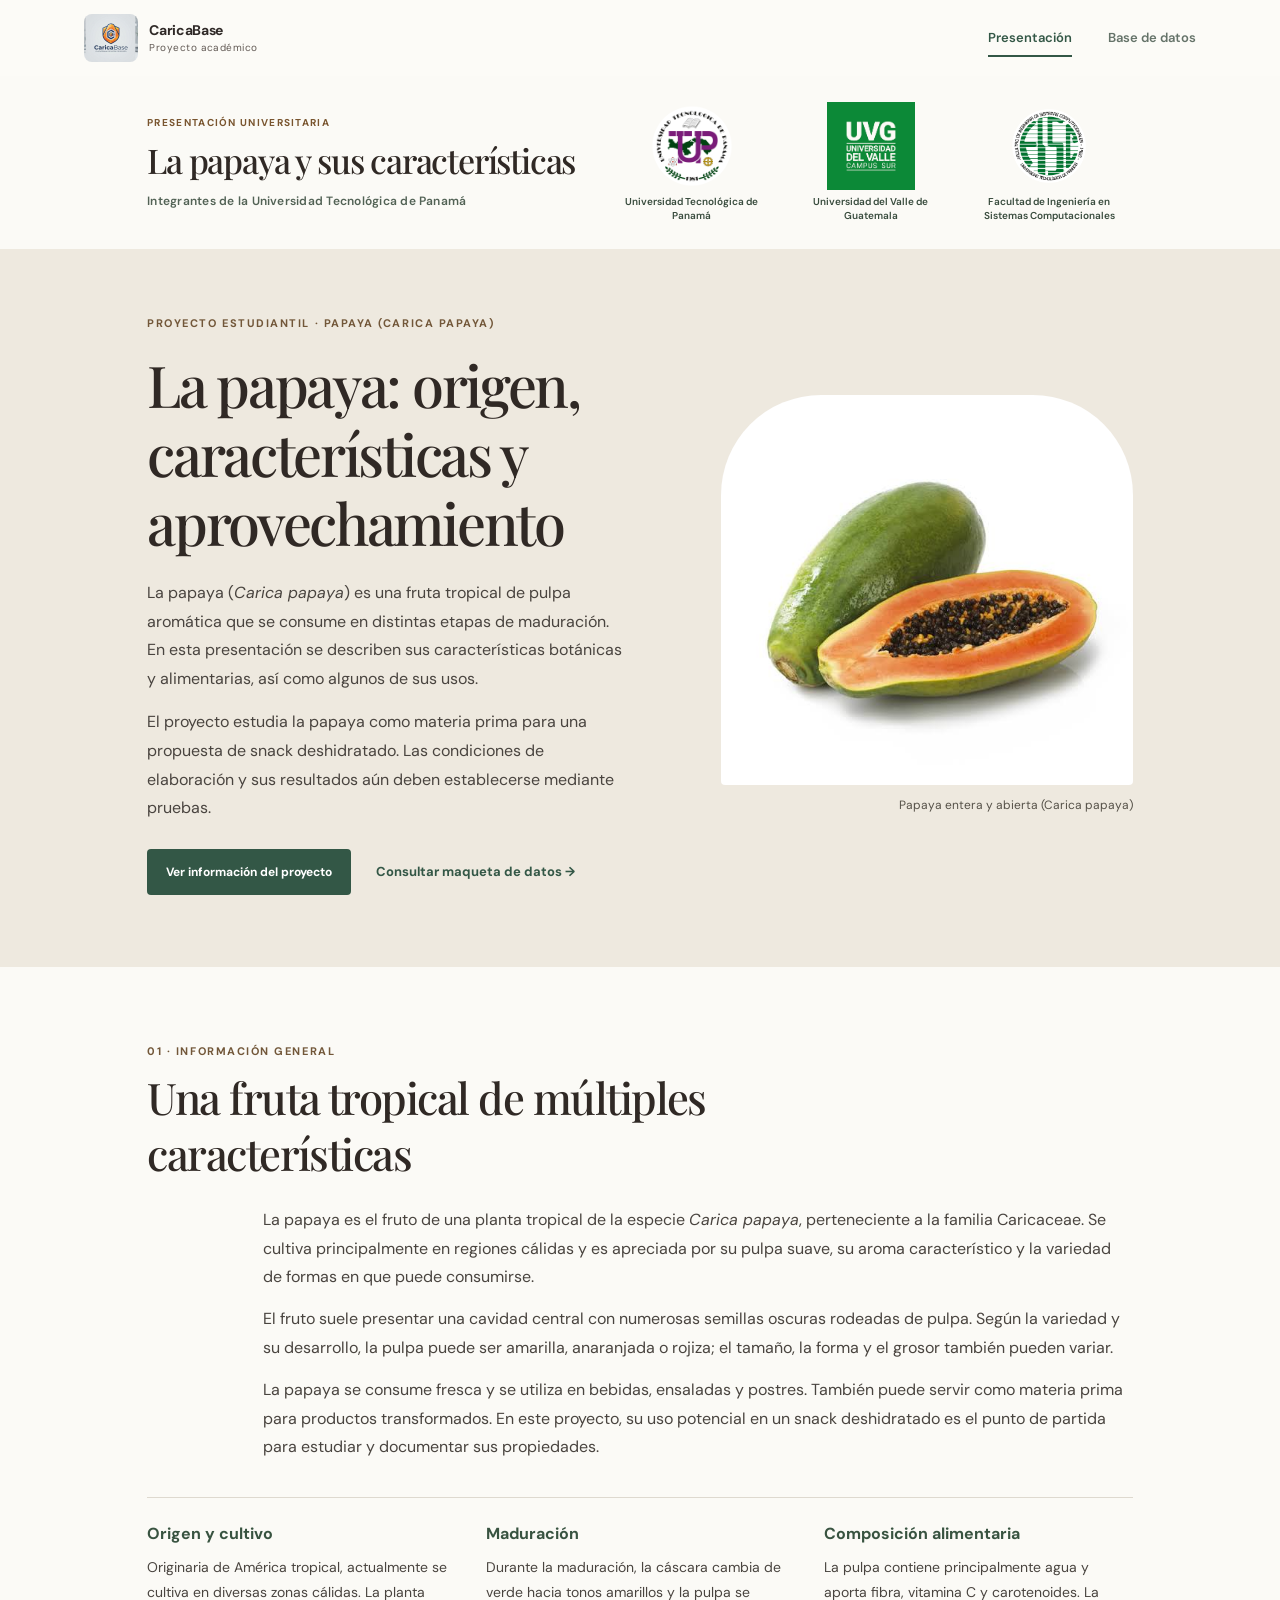
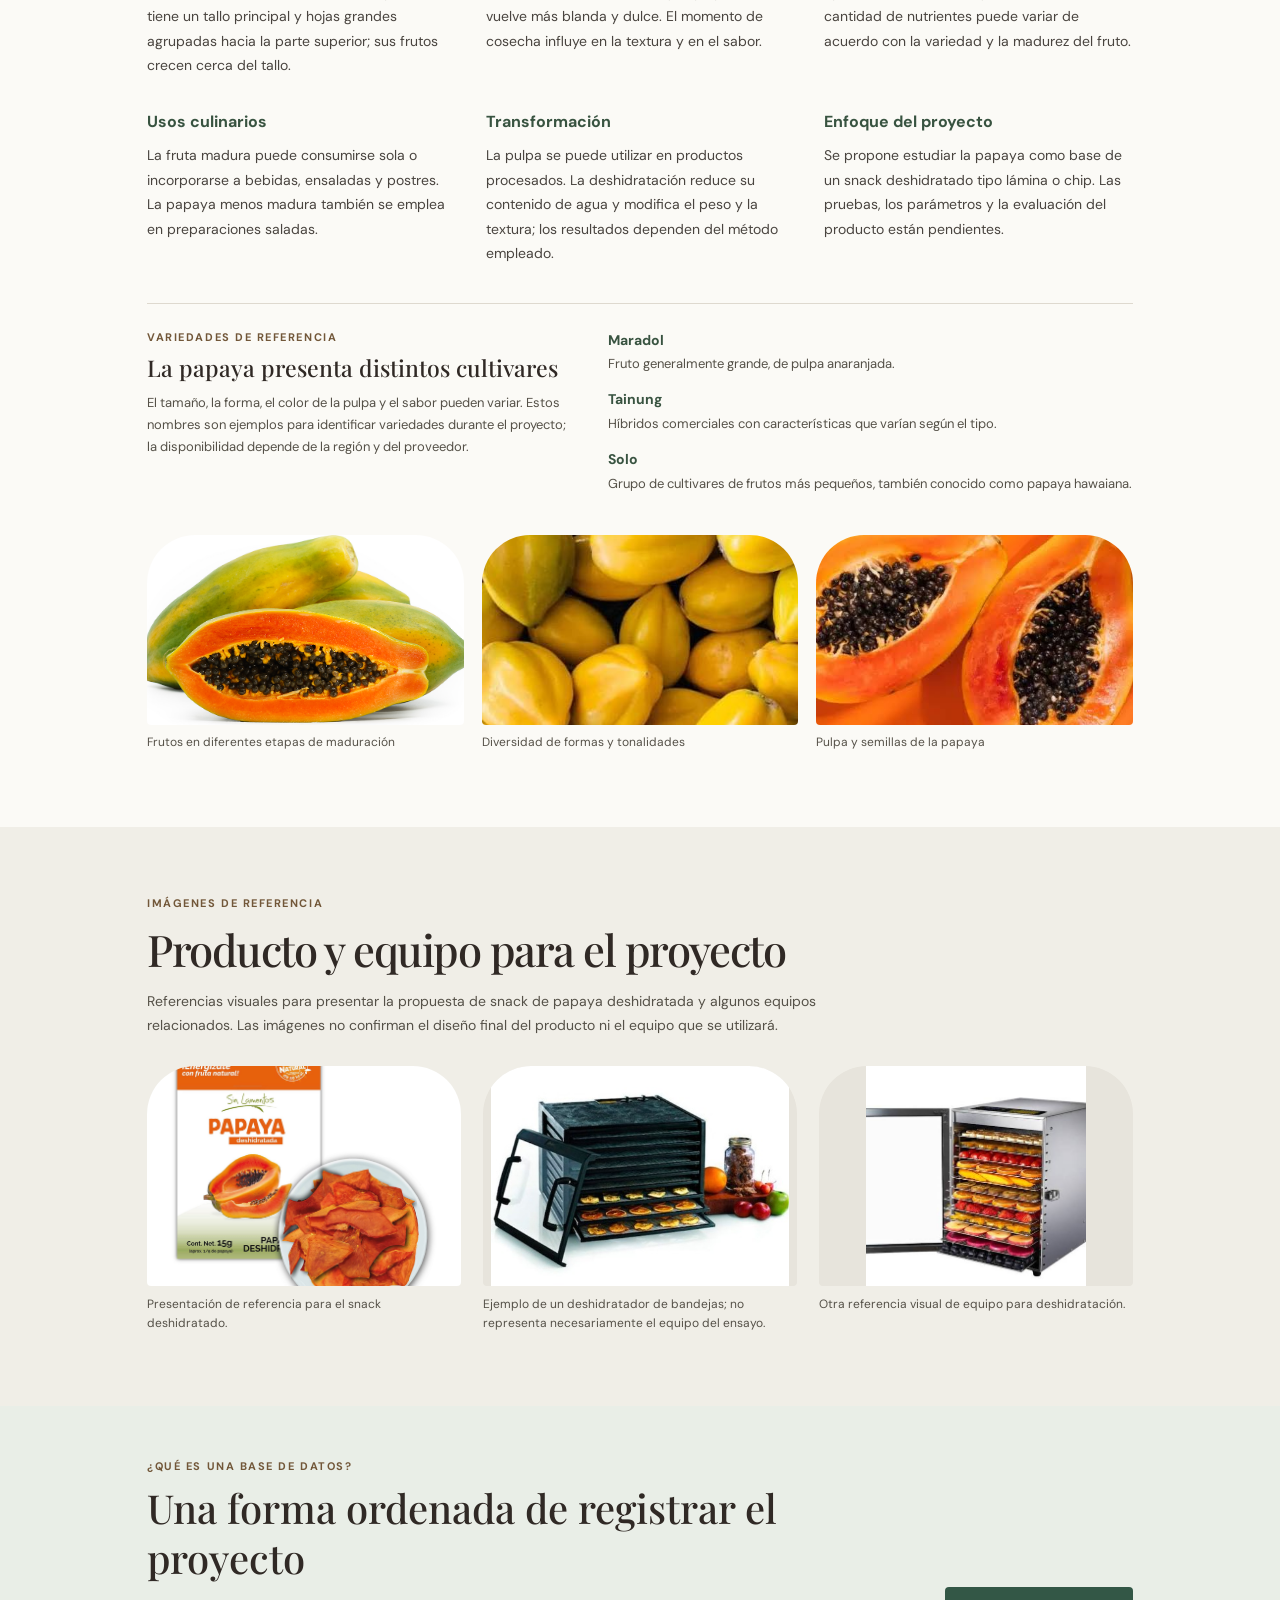
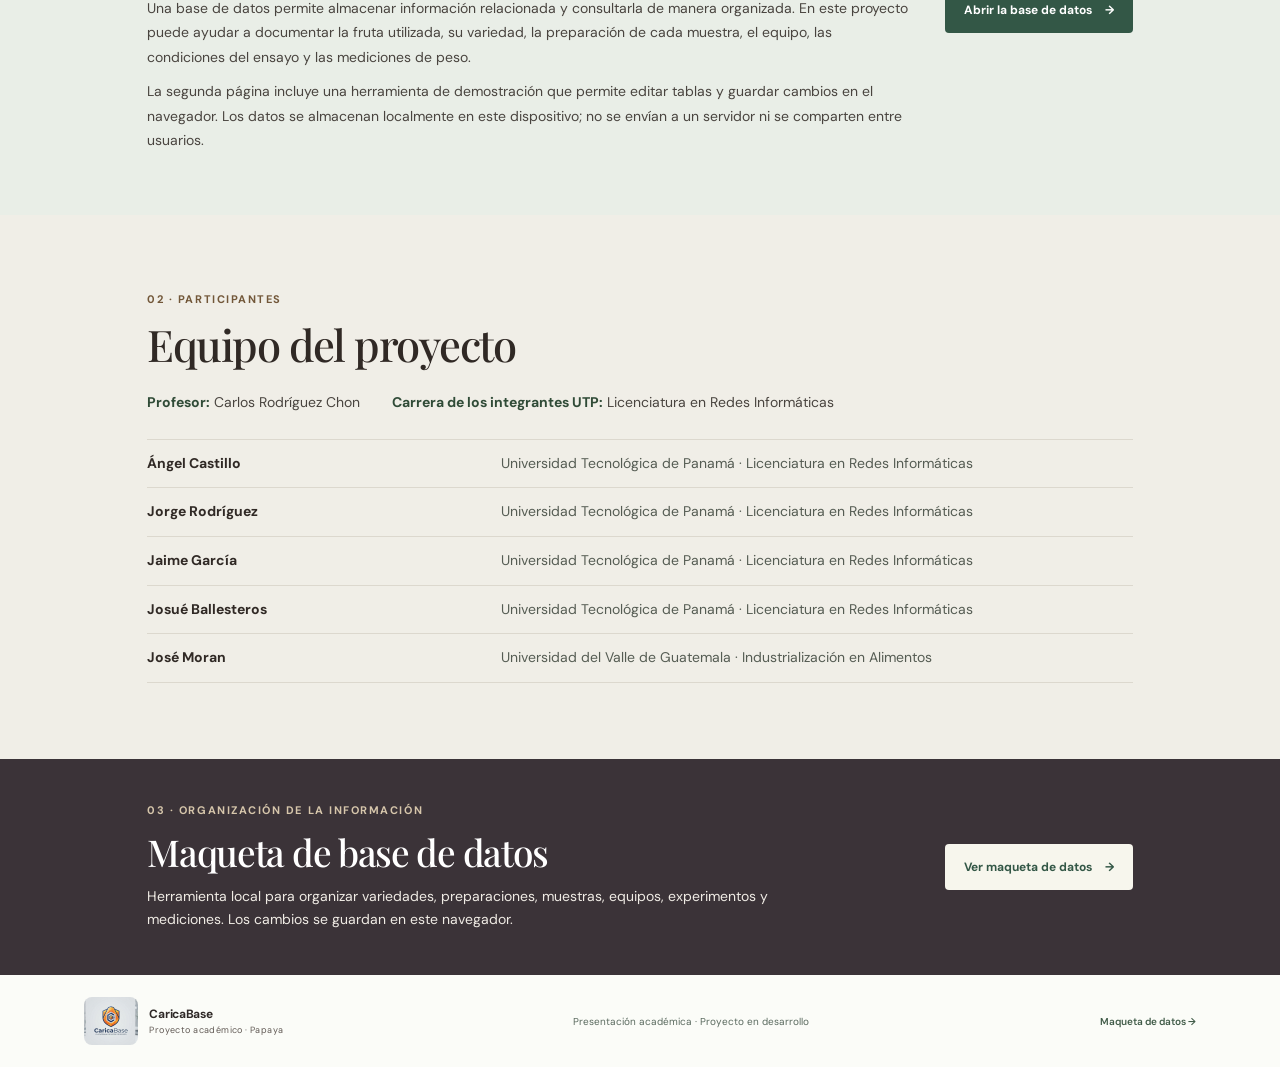
==== index.html @ fd7379d8 "Publish CaricaBase site Co-authored-by: Copilot App <223556219+Copilot@users.noreply.github.com>" ====
<!doctype html>
<html lang="es">
<head>
  <meta charset="utf-8">
  <meta name="viewport" content="width=device-width, initial-scale=1">
  <meta name="theme-color" content="#214b36">
  <meta name="description" content="Introducción a la papaya, sus variedades y el uso de una base de datos para organizar ensayos de deshidratación.">
  <title>Papaya y base de datos del proyecto | CaricaBase</title>
  <link rel="stylesheet" href="styles.css">
  <script src="app.js" defer></script>
</head>
<body class="presentation-page">
  <a class="skip-link" href="#contenido">Saltar al contenido</a>
  <header class="site-header">
    <a class="brand" href="index.html" aria-label="CaricaBase, inicio">
      <img class="brand-logo" src="Gemini_Generated_Image_nxl37tnxl37tnxl3.jpg" alt="">
      <span class="brand-copy"><strong>CaricaBase</strong><small>Proyecto académico</small></span>
    </a>
    <button class="menu-toggle" type="button" aria-expanded="false" aria-controls="primary-nav">Menú</button>
    <nav class="primary-nav" id="primary-nav" aria-label="Navegación principal">
      <a class="active" href="index.html" aria-current="page">Presentación</a>
      <a href="database.html">Base de datos</a>
    </nav>
  </header>

  <main id="contenido">
    <section class="institution-strip" aria-label="Instituciones participantes">
      <div class="institution-intro">
        <p class="institution-kicker">PRESENTACIÓN UNIVERSITARIA</p>
        <h2>La papaya y sus características</h2>
        <p class="institution-caption">Integrantes de la Universidad Tecnológica de Panamá</p>
      </div>
      <div class="institution-logos">
        <figure class="institution-entry">
          <div class="institution-logo logo-utp"><img src="6_logo_utp_-_rgb_oficial.png" alt="Logo de la Universidad Tecnológica de Panamá"></div>
          <figcaption>Universidad Tecnológica de Panamá</figcaption>
        </figure>
        <figure class="institution-entry">
          <div class="institution-logo logo-uvg"><img src="images.png" alt="Logo de la Universidad del Valle de Guatemala, Campus Sur"></div>
          <figcaption>Universidad del Valle de Guatemala</figcaption>
        </figure>
        <figure class="institution-entry">
          <div class="institution-logo logo-fisc"><img src="91_logo_5_fisc_oficial_-_rgb.png" alt="Logo de la Facultad de Ingeniería de Sistemas Computacionales de la UTP"></div>
          <figcaption>Facultad de Ingeniería en Sistemas Computacionales</figcaption>
        </figure>
      </div>
    </section>

    <section class="academic-hero" aria-labelledby="project-title">
      <div class="academic-hero-copy">
        <p class="eyebrow">Proyecto estudiantil · Papaya (Carica papaya)</p>
        <h1 id="project-title">La papaya: origen, características y aprovechamiento</h1>
        <p>La papaya (<i>Carica papaya</i>) es una fruta tropical de pulpa aromática que se consume en distintas etapas de maduración. En esta presentación se describen sus características botánicas y alimentarias, así como algunos de sus usos.</p>
        <p>El proyecto estudia la papaya como materia prima para una propuesta de snack deshidratado. Las condiciones de elaboración y sus resultados aún deben establecerse mediante pruebas.</p>
        <div class="academic-actions">
          <a class="button button-primary" href="#proyecto">Ver información del proyecto</a>
          <a class="text-link" href="database.html">Consultar maqueta de datos <span aria-hidden="true">→</span></a>
        </div>
      </div>
      <figure class="academic-hero-image">
        <img src="images (6).jpg" alt="Papaya verde entera junto a una mitad abierta que muestra su pulpa y semillas">
        <figcaption>Papaya entera y abierta (Carica papaya)</figcaption>
      </figure>
    </section>

    <section class="academic-section" id="proyecto" aria-labelledby="about-title">
      <div class="academic-section-heading">
        <p class="eyebrow">01 · Información general</p>
        <h2 id="about-title">Una fruta tropical de múltiples características</h2>
      </div>
      <div class="academic-description">
        <p>La papaya es el fruto de una planta tropical de la especie <i>Carica papaya</i>, perteneciente a la familia Caricaceae. Se cultiva principalmente en regiones cálidas y es apreciada por su pulpa suave, su aroma característico y la variedad de formas en que puede consumirse.</p>
        <p>El fruto suele presentar una cavidad central con numerosas semillas oscuras rodeadas de pulpa. Según la variedad y su desarrollo, la pulpa puede ser amarilla, anaranjada o rojiza; el tamaño, la forma y el grosor también pueden variar.</p>
        <p>La papaya se consume fresca y se utiliza en bebidas, ensaladas y postres. También puede servir como materia prima para productos transformados. En este proyecto, su uso potencial en un snack deshidratado es el punto de partida para estudiar y documentar sus propiedades.</p>
      </div>
      <div class="academic-details">
        <article>
          <h3>Origen y cultivo</h3>
          <p>Originaria de América tropical, actualmente se cultiva en diversas zonas cálidas. La planta tiene un tallo principal y hojas grandes agrupadas hacia la parte superior; sus frutos crecen cerca del tallo.</p>
        </article>
        <article>
          <h3>Maduración</h3>
          <p>Durante la maduración, la cáscara cambia de verde hacia tonos amarillos y la pulpa se vuelve más blanda y dulce. El momento de cosecha influye en la textura y en el sabor.</p>
        </article>
        <article>
          <h3>Composición alimentaria</h3>
          <p>La pulpa contiene principalmente agua y aporta fibra, vitamina C y carotenoides. La cantidad de nutrientes puede variar de acuerdo con la variedad y la madurez del fruto.</p>
        </article>
        <article>
          <h3>Usos culinarios</h3>
          <p>La fruta madura puede consumirse sola o incorporarse a bebidas, ensaladas y postres. La papaya menos madura también se emplea en preparaciones saladas.</p>
        </article>
        <article>
          <h3>Transformación</h3>
          <p>La pulpa se puede utilizar en productos procesados. La deshidratación reduce su contenido de agua y modifica el peso y la textura; los resultados dependen del método empleado.</p>
        </article>
        <article>
          <h3>Enfoque del proyecto</h3>
          <p>Se propone estudiar la papaya como base de un snack deshidratado tipo lámina o chip. Las pruebas, los parámetros y la evaluación del producto están pendientes.</p>
        </article>
      </div>
      <div class="papaya-varieties">
        <div>
          <p class="eyebrow">Variedades de referencia</p>
          <h3>La papaya presenta distintos cultivares</h3>
          <p>El tamaño, la forma, el color de la pulpa y el sabor pueden variar. Estos nombres son ejemplos para identificar variedades durante el proyecto; la disponibilidad depende de la región y del proveedor.</p>
        </div>
        <ul>
          <li><strong>Maradol</strong><span>Fruto generalmente grande, de pulpa anaranjada.</span></li>
          <li><strong>Tainung</strong><span>Híbridos comerciales con características que varían según el tipo.</span></li>
          <li><strong>Solo</strong><span>Grupo de cultivares de frutos más pequeños, también conocido como papaya hawaiana.</span></li>
        </ul>
        <div class="papaya-variety-gallery" aria-label="Fotografías de papayas y sus diferencias">
          <figure><img src="14013.png" alt="Papayas enteras y cortadas que muestran diferencias de tamaño y maduración"><figcaption>Frutos en diferentes etapas de maduración</figcaption></figure>
          <figure><img src="images (1).jpg" alt="Varias papayas de tonos verdes y amarillos"><figcaption>Diversidad de formas y tonalidades</figcaption></figure>
          <figure><img src="images (2).jpg" alt="Papaya abierta con pulpa anaranjada y semillas oscuras"><figcaption>Pulpa y semillas de la papaya</figcaption></figure>
        </div>
      </div>
    </section>

    <section class="project-visuals" aria-labelledby="visuals-title">
      <div class="academic-section-heading">
        <p class="eyebrow">Imágenes de referencia</p>
        <h2 id="visuals-title">Producto y equipo para el proyecto</h2>
        <p>Referencias visuales para presentar la propuesta de snack de papaya deshidratada y algunos equipos relacionados. Las imágenes no confirman el diseño final del producto ni el equipo que se utilizará.</p>
      </div>
      <div class="project-visual-gallery">
        <figure>
          <img src="813LRqdweJS.jpg" alt="Empaque de referencia para snack de papaya deshidratada junto a piezas del producto">
          <figcaption>Presentación de referencia para el snack deshidratado.</figcaption>
        </figure>
        <figure>
          <img src="WhatsApp Image 2026-11-16 at 4.21.24 PM.jpeg" alt="Deshidratador de alimentos con bandejas extendidas">
          <figcaption>Ejemplo de un deshidratador de bandejas; no representa necesariamente el equipo del ensayo.</figcaption>
        </figure>
        <figure>
          <img src="images (8).jpg" alt="Deshidratador vertical de alimentos con bandejas">
          <figcaption>Otra referencia visual de equipo para deshidratación.</figcaption>
        </figure>
      </div>
    </section>

    <section class="database-intro" aria-labelledby="database-intro-title">
      <div class="database-intro-copy">
        <p class="eyebrow">¿Qué es una base de datos?</p>
        <h2 id="database-intro-title">Una forma ordenada de registrar el proyecto</h2>
        <p>Una base de datos permite almacenar información relacionada y consultarla de manera organizada. En este proyecto puede ayudar a documentar la fruta utilizada, su variedad, la preparación de cada muestra, el equipo, las condiciones del ensayo y las mediciones de peso.</p>
        <p>La segunda página incluye una herramienta de demostración que permite editar tablas y guardar cambios en el navegador. Los datos se almacenan localmente en este dispositivo; no se envían a un servidor ni se comparten entre usuarios.</p>
      </div>
      <a class="button button-primary" href="database.html">Abrir la base de datos <span aria-hidden="true">→</span></a>
    </section>

    <section class="academic-team" aria-labelledby="team-title">
      <div class="academic-section-heading">
        <p class="eyebrow">02 · Participantes</p>
        <h2 id="team-title">Equipo del proyecto</h2>
      </div>
      <div class="academic-team-meta">
        <p><strong>Profesor:</strong> Carlos Rodríguez Chon</p>
        <p><strong>Carrera de los integrantes UTP:</strong> Licenciatura en Redes Informáticas</p>
      </div>
      <ul class="academic-team-list">
        <li><span>Ángel Castillo</span><span>Universidad Tecnológica de Panamá · Licenciatura en Redes Informáticas</span></li>
        <li><span>Jorge Rodríguez</span><span>Universidad Tecnológica de Panamá · Licenciatura en Redes Informáticas</span></li>
        <li><span>Jaime García</span><span>Universidad Tecnológica de Panamá · Licenciatura en Redes Informáticas</span></li>
        <li><span>Josué Ballesteros</span><span>Universidad Tecnológica de Panamá · Licenciatura en Redes Informáticas</span></li>
        <li><span>José Moran</span><span>Universidad del Valle de Guatemala · Industrialización en Alimentos</span></li>
      </ul>
    </section>

    <section class="academic-database-link" aria-labelledby="database-link-title">
      <div>
        <p class="eyebrow">03 · Organización de la información</p>
        <h2 id="database-link-title">Maqueta de base de datos</h2>
        <p>Herramienta local para organizar variedades, preparaciones, muestras, equipos, experimentos y mediciones. Los cambios se guardan en este navegador.</p>
      </div>
      <a class="button button-light" href="database.html">Ver maqueta de datos <span aria-hidden="true">→</span></a>
    </section>
  </main>

  <footer class="site-footer">
    <a class="brand brand-footer" href="index.html"><img class="brand-logo" src="Gemini_Generated_Image_nxl37tnxl37tnxl3.jpg" alt=""><span class="brand-copy"><strong>CaricaBase</strong><small>Proyecto académico · Papaya</small></span></a>
    <p>Presentación académica · Proyecto en desarrollo</p>
    <a href="database.html">Maqueta de datos <span aria-hidden="true">→</span></a>
  </footer>
</body>
</html>
---- styles.css ----
@import url('https://fonts.googleapis.com/css2?family=DM+Sans:wght@400;500;600;700&family=Playfair+Display:ital,wght@0,500;0,600;0,700;1,500;1,600&display=swap');

:root {
  color-scheme: light;
  --ink: #2f2927;
  --muted: #615954;
  --green: #335746;
  --green-dark: #244333;
  --green-soft: #e7ece5;
  --paper: #f8f6f0;
  --white: #fff;
  --orange: #d9773e;
  --line: #e3ddd2;
  --serif: "Playfair Display", Georgia, serif;
  --sans: "DM Sans", "Segoe UI", sans-serif;
}

* { box-sizing: border-box; }
html { scroll-behavior: smooth; }
body { margin: 0; background: var(--paper); color: var(--ink); font-family: var(--sans); font-size: 16px; line-height: 1.7; }
a { color: inherit; }
button, input, select { font: inherit; }
button, a { -webkit-tap-highlight-color: transparent; }
button:focus-visible, a:focus-visible, input:focus-visible, select:focus-visible { outline: 3px solid #e49a43; outline-offset: 3px; }
.skip-link { position: absolute; z-index: 20; top: 8px; left: 8px; padding: 10px 14px; transform: translateY(-160%); border-radius: 6px; background: var(--white); color: var(--green); }
.skip-link:focus { transform: translateY(0); }
.site-header { height: 76px; padding: 0 max(6.6vw, 24px); display: flex; align-items: center; justify-content: space-between; background: #fcfbf7; }
.brand { display: inline-flex; align-items: center; gap: 11px; text-decoration: none; }
.brand-logo { width: 54px; height: 48px; display: block; flex: 0 0 auto; border-radius: 8px; object-fit: cover; object-position: center; }
.brand-copy { display: grid; line-height: 1.2; }
.brand-copy strong { font-size: 14px; letter-spacing: -.025em; }
.brand-copy small { margin-top: 4px; color: var(--muted); font-size: 10px; letter-spacing: .045em; }
.primary-nav { display: flex; align-items: center; gap: 36px; }
.primary-nav a, .site-footer > a:last-child { padding: 8px 0; color: #657369; font-size: 13px; font-weight: 600; text-decoration: none; transition: color .18s ease; }
.primary-nav a:hover, .primary-nav a.active, .site-footer > a:last-child:hover { color: var(--green); }
.primary-nav a.active { box-shadow: inset 0 -2px var(--green); }
.menu-toggle { display: none; }
.hero { position: relative; min-height: 590px; display: grid; grid-template-columns: 1.05fr .95fr; align-items: center; padding: 68px max(11.5vw, 32px) 72px; overflow: hidden; background: #eee9df; }
.hero::before { content: none; }
.hero-copy { position: relative; z-index: 2; max-width: 540px; }
.eyebrow { margin: 0 0 16px; color: #725739; font-size: 11px; font-weight: 700; letter-spacing: .14em; line-height: 1.5; text-transform: uppercase; }
.eyebrow-dot { display: inline-block; width: 7px; height: 7px; margin-right: 7px; border-radius: 50%; background: var(--orange); vertical-align: 1px; }
h1, h2, h3, p { margin-top: 0; }
.hero h1, .database-heading h1 { margin: 0; font-family: var(--serif); font-size: clamp(50px, 5.7vw, 78px); font-weight: 500; letter-spacing: -.055em; line-height: .99; }
.hero h1 em { color: #a64f32; font-weight: 500; }
h1 em, h2 em { color: #56725e; font-weight: 500; }
.hero-lede { max-width: 500px; margin: 23px 0 25px; color: #49423d; font-size: 16px; line-height: 1.8; }
.hero-actions { display: flex; align-items: center; flex-wrap: wrap; gap: 25px; }
.button { min-height: 46px; display: inline-flex; align-items: center; justify-content: center; gap: 13px; padding: 0 19px; border: 0; border-radius: 4px; cursor: pointer; font-size: 12px; font-weight: 700; text-decoration: none; transition: background .2s, color .2s, transform .2s; }
.button:hover { transform: translateY(-1px); }
.button-primary { background: var(--green); color: var(--white); }
.button-primary:hover { background: var(--green-dark); }
.text-link { color: var(--green); font-size: 12px; font-weight: 700; text-decoration: none; }
.hero-note { display: flex; align-items: center; gap: 10px; margin-top: 38px; color: #5d554e; font-size: 12px; letter-spacing: .015em; }
.note-icon { color: #d8963f; font-size: 20px; }
.hero-art { position: relative; width: min(100%, 450px); height: 430px; justify-self: end; isolation: isolate; }
.hero-photo { position: absolute; top: 4px; right: 0; width: 84%; height: 365px; margin: 0; overflow: hidden; border-radius: 48% 48% 6px 48%; background: #e6dfd1; box-shadow: 0 18px 40px rgba(58,45,33,.14); }
.hero-photo > img { width: 100%; height: 100%; display: block; object-fit: cover; object-position: center; }
.hero-photo figcaption { position: absolute; right: 0; bottom: 0; left: 0; display: flex; justify-content: space-between; gap: 8px; padding: 11px 13px; background: rgba(43,39,33,.78); color: #fffaf0; font-size: 8px; font-weight: 600; letter-spacing: .09em; }
.hero-photo-detail { position: absolute; z-index: 2; bottom: 4px; left: 0; width: 45%; height: 172px; margin: 0; overflow: hidden; border-radius: 50% 6px 50% 50%; background: #f2e7d3; box-shadow: 0 12px 25px rgba(58,45,33,.2); }
.hero-photo-detail img { width: 100%; height: 100%; display: block; object-fit: cover; object-position: center; }
.hero-photo-detail figcaption { position: absolute; right: 0; bottom: 0; left: 0; padding: 8px 9px; background: rgba(43,39,33,.78); color: #fffaf0; font-size: 7px; font-weight: 700; letter-spacing: .08em; }
.art-sun { position: absolute; top: 26px; right: 16px; width: 295px; height: 295px; border: 1px solid rgba(33,75,54,.12); border-radius: 50%; box-shadow: 0 0 0 28px rgba(255,255,255,.15), 0 0 0 58px rgba(255,255,255,.13); }
.art-index { position: absolute; top: 3px; left: 18px; z-index: 4; color: #63584f; font-size: 9px; font-weight: 700; letter-spacing: .14em; }
.art-index span { padding: 0 5px; color: #b26b40; }
.art-side-note { position: absolute; right: -11px; top: 156px; z-index: 4; color: #526457; font-family: var(--serif); font-size: 10px; font-style: italic; line-height: 1.5; letter-spacing: .04em; writing-mode: vertical-rl; }
.papaya { position: absolute; z-index: 2; overflow: hidden; border: 1px solid rgba(126,67,13,.16); border-radius: 54% 46% 52% 48% / 49% 44% 56% 51%; background: linear-gradient(138deg, #f8c56d 4%, #ef983e 55%, #da7435 100%); box-shadow: inset 17px 4px 27px rgba(255,235,174,.34), 12px 19px 25px rgba(79,75,40,.12); }
.papaya::before, .papaya::after { position: absolute; width: 64px; height: 11px; border-radius: 100% 0; background: rgba(57,107,58,.65); content: ""; transform: rotate(-35deg); }
.papaya::before { top: 14px; left: 16px; }
.papaya::after { right: 23px; bottom: 10px; width: 44px; height: 8px; transform: rotate(142deg); }
.papaya span { position: absolute; top: 50%; left: 50%; width: 68%; height: 29%; border: 7px solid #f9e3a8; border-radius: 50%; background: #edac47; box-shadow: inset 0 0 0 2px rgba(211,115,41,.25); transform: translate(-50%,-50%) rotate(-24deg); }
.papaya span::before { position: absolute; top: 50%; left: 50%; width: 36px; height: 16px; border-radius: 50%; background: radial-gradient(ellipse, #5f3b2b 0 25%, transparent 28%) 0 0/9px 8px; content: ""; transform: translate(-50%,-50%); }
.papaya-back { top: 98px; right: 1px; width: 275px; height: 126px; transform: rotate(-30deg); }
.papaya-front { top: 183px; right: 110px; width: 282px; height: 130px; transform: rotate(27deg); }
.papaya-front span { transform: translate(-50%,-50%) rotate(9deg); }
.art-leaf { position: absolute; z-index: 1; width: 195px; height: 75px; border-radius: 100% 0 100% 0; background: linear-gradient(140deg, #587e53, #2d593e); }
.leaf-one { top: 66px; left: 3px; transform: rotate(-28deg); }
.leaf-two { right: 4px; bottom: 30px; width: 220px; transform: rotate(152deg); }
.art-caption { position: absolute; right: 18px; bottom: 8px; display: flex; gap: 9px; color: #617767; font-size: 8px; font-weight: 700; letter-spacing: .17em; }
.art-spark { position: absolute; z-index: 3; color: #d6994c; font-size: 23px; }
.spark-one { top: 52px; right: 37px; }.spark-two { bottom: 64px; left: 2px; font-size: 16px; }
.hero-fruit-image { position: absolute; z-index: 4; bottom: 4px; left: 3px; width: 155px; height: auto; filter: drop-shadow(0 10px 12px rgba(47,64,43,.15)); transform: rotate(-12deg); }
.institution-strip { display: grid; grid-template-columns: minmax(240px, .92fr) minmax(430px, 1.08fr); align-items: center; gap: 38px; min-height: 169px; padding: 22px max(11.5vw, 32px); background: #fbfaf6; }
.institution-intro { position: relative; }
.institution-kicker { margin: 0 0 8px; color: #79552f; font-size: 10px; font-weight: 700; letter-spacing: .13em; }
.institution-kicker span { padding: 0 4px; color: #b68049; }
.institution-intro h2 { margin: 0; color: #302925; font-family: var(--serif); font-size: clamp(24px, 2.5vw, 32px); font-weight: 500; letter-spacing: -.035em; line-height: 1.12; }
.institution-intro h2 em { color: #7a6347; font-weight: 500; }
.institution-caption { margin: 10px 0 0; color: #526255; font-size: 12px; font-weight: 600; letter-spacing: .02em; }
.institution-logos { display: grid; grid-template-columns: repeat(3, minmax(0, 1fr)); align-items: start; gap: 12px; padding: 4px 0; }
.institution-entry { min-width: 0; display: flex; flex-direction: column; align-items: center; gap: 5px; margin: 0; text-align: center; }
.institution-logo { width: 88px; height: 88px; display: grid; place-items: center; overflow: hidden; }
.institution-logo img { display: block; max-width: 100%; max-height: 100%; object-fit: contain; }
.logo-utp img { width: 84px; height: 84px; }
.logo-uvg img { width: 88px; height: 88px; mix-blend-mode: multiply; }
.logo-fisc img { width: 84px; height: 84px; }
.institution-entry figcaption { max-width: 140px; color: #384b3d; font-size: 10px; font-weight: 600; line-height: 1.4; }
.institution-divider { display: none; }
.papaya-profile { display: grid; grid-template-columns: minmax(290px, .9fr) minmax(0, 1.1fr); align-items: center; gap: clamp(35px, 7vw, 96px); padding: 74px max(11.5vw, 32px); background: #fbfaf6; }
.profile-illustration { position: relative; min-height: 300px; display: grid; place-items: center; overflow: hidden; border-radius: 47% 47% 8px 47%; background: #e87822; }
.profile-illustration::before { position: absolute; z-index: 1; inset: 0; background: linear-gradient(0deg, rgba(42,27,17,.48), transparent 48%); content: ""; pointer-events: none; }
.profile-illustration img { position: absolute; inset: 0; width: 100%; height: 100%; object-fit: cover; object-position: center; }
.profile-image-note { position: absolute; right: 22px; bottom: 13px; left: 22px; display: flex; justify-content: space-between; gap: 10px; margin: 0; color: #765a3c; font-size: 8px; font-weight: 700; letter-spacing: .12em; }
.profile-copy .eyebrow { margin-bottom: 10px; }
.profile-copy h2 { margin: 0 0 17px; color: #302925; font-family: var(--serif); font-size: clamp(34px, 3.8vw, 47px); font-weight: 500; letter-spacing: -.045em; line-height: 1.08; }
.profile-copy h2 em { color: #a64f32; }
.profile-copy > p:not(.eyebrow) { margin: 0; color: #49443f; font-size: 13px; line-height: 1.8; }
.fruit-parts { display: grid; gap: 7px; margin-top: 21px; }
.fruit-parts > div { display: grid; grid-template-columns: 31px 1fr; align-items: baseline; gap: 9px; padding: 12px 15px; border-radius: 28px 5px 28px 5px; background: #f0ede5; }
.fruit-parts > div:nth-child(2) { background: #f8f0e2; }
.fruit-parts > div:nth-child(3) { background: #eaf0e7; }
.fruit-parts > div > span { color: #a75e38; font-family: var(--serif); font-size: 12px; }
.fruit-parts p { margin: 0; color: #544c44; font-size: 11px; line-height: 1.6; }
.fruit-parts strong { color: #302925; }
.section { padding: 101px max(11.5vw, 32px) 95px; }
.section-heading { max-width: 530px; }
.section-heading h2, .team-heading h2, .closing-banner h2 { margin: 0; font-family: var(--serif); font-size: clamp(38px, 4.1vw, 54px); font-weight: 500; letter-spacing: -.045em; line-height: 1.1; }
.section-heading h2 em, .team-heading h2 em { color: #a64f32; }
.project-intro { max-width: 690px; margin: 30px 0 35px auto; color: #49443f; font-size: 16px; line-height: 1.8; }
.project-intro p { margin-bottom: 10px; }
.muted { color: #5e6d62; font-size: 14px; }
.fruit-gallery { display: grid; grid-template-columns: 1.08fr .92fr 1.08fr; align-items: start; gap: 23px; margin: 0 0 48px; }
.fruit-card { min-width: 0; min-height: 0; display: flex; flex-direction: column; align-items: center; justify-content: space-between; margin: 0; padding: 0 0 13px; overflow: hidden; border-radius: 48% 48% 5px 5px; background: #f0f3eb; }
.fruit-card:nth-child(2) { margin-top: 37px; border-radius: 5px 48% 48% 48%; background: #faf2e5; }
.fruit-card:nth-child(3) { margin-top: 8px; border-radius: 48% 5px 48% 48%; background: #edf2e8; }
.fruit-card img { width: 100%; height: 215px; display: block; object-fit: cover; }
.fruit-card:nth-child(2) img { height: 190px; }
.fruit-card:nth-child(3) img { height: 205px; }
.fruit-card figcaption { width: 100%; display: flex; align-items: center; gap: 9px; padding: 13px 15px 0; color: #405546; font-size: 13px; font-weight: 700; }
.fruit-card figcaption span { color: #98612c; font-size: 9px; letter-spacing: .08em; }
.fruit-card-cut { background: #faf2e5; }
.fruit-card-sauce { background: #edf2e8; }
.papaya-journey { margin: 4px 0 52px; padding: 30px 0; background: transparent; }
.journey-heading { display: flex; align-items: end; justify-content: space-between; gap: 25px; margin-bottom: 19px; }
.journey-heading .eyebrow { margin-bottom: 7px; }
.journey-heading h3 { margin: 0; color: #302925; font-family: var(--serif); font-size: clamp(26px, 3vw, 35px); font-weight: 500; letter-spacing: -.035em; }
.journey-heading > p { max-width: 430px; margin: 0; color: #465448; font-size: 13px; line-height: 1.7; }
.journey-cards { display: grid; grid-template-columns: repeat(3, minmax(0, 1fr)); align-items: start; gap: 22px; }
.journey-card { min-width: 0; overflow: hidden; border-radius: 48% 48% 5px 5px; background: #f1eee5; }
.journey-card:nth-child(2) { margin-top: 43px; border-radius: 5px 48% 48% 48%; background: #f8f0e2; }
.journey-card:nth-child(3) { margin-top: 12px; border-radius: 48% 5px 48% 48%; background: #eaf0e7; }
.journey-card img { width: 100%; height: 235px; display: block; object-fit: cover; }
.journey-card:nth-child(2) img { height: 205px; }
.journey-card:nth-child(3) img { height: 220px; }
.journey-card-grow img { object-position: center 45%; }
.journey-card-ripen img { object-position: center 40%; }
.journey-card-enjoy img { object-position: center 52%; }
.journey-copy { min-height: 150px; padding: 17px 18px 20px; }
.journey-copy > span { color: #85572e; font-size: 9px; font-weight: 700; letter-spacing: .12em; }
.journey-copy h4 { margin: 7px 0 6px; color: #302925; font-family: var(--serif); font-size: 18px; font-weight: 600; line-height: 1.2; }
.journey-copy p { margin: 0; color: #4d554c; font-size: 12px; line-height: 1.6; }
.papaya-facts { display: grid; grid-template-columns: repeat(4, minmax(0, 1fr)); align-items: start; gap: 13px; margin: 0 0 58px; }
.papaya-fact { min-height: 205px; padding: 25px 20px; border-radius: 45% 45% 5px 5px; background: #f1eee5; }
.papaya-fact:nth-child(even) { margin-top: 25px; border-radius: 5px 45% 45% 45%; background: #f8f0e2; }
.fact-index { display: block; margin-bottom: 15px; color: #73512c; font-size: 9px; font-weight: 700; letter-spacing: .12em; }
.papaya-fact h3 { margin: 0 0 9px; color: #302925; font-family: var(--serif); font-size: 18px; font-weight: 600; line-height: 1.25; }
.papaya-fact p { margin: 0; color: #49443f; font-size: 13px; line-height: 1.7; }
.process-intro { display: flex; align-items: end; justify-content: space-between; gap: 35px; margin: 0 0 22px; }
.process-intro .eyebrow { margin-bottom: 8px; }
.process-intro h3 { margin: 0; color: #302925; font-family: var(--serif); font-size: 28px; font-weight: 500; line-height: 1.14; }
.process-intro > p { max-width: 470px; margin: 0; color: #514a44; font-size: 14px; line-height: 1.75; }
.feature-grid { display: grid; grid-template-columns: repeat(3, 1fr); align-items: start; gap: 19px; }
.feature-card { position: relative; min-height: 205px; padding: 29px 25px; border-radius: 45% 45% 5px 5px; background: #f1eee5; }
.feature-card:nth-child(2) { margin-top: 30px; border-radius: 5px 45% 45% 45%; }
.feature-card:nth-child(3) { margin-top: 9px; border-radius: 45% 5px 45% 45%; background: #eaf0e7; }
.feature-card-accent { background: #f0e9db; }
.feature-number { position: absolute; top: 22px; right: 20px; color: #765d43; font-size: 8px; font-weight: 700; letter-spacing: .1em; }
.feature-icon { display: block; height: 34px; margin-bottom: 10px; color: #b98544; font-size: 25px; }
.feature-card h3, .team-card h3 { margin: 0 0 8px; font-size: 15px; }
.feature-card p { margin: 0; color: #49443f; font-size: 14px; line-height: 1.75; }
.team-section { padding: 87px max(11.5vw, 32px) 91px; background: #eeece4; }
.team-heading { display: flex; align-items: end; justify-content: space-between; gap: 24px; margin-bottom: 32px; }
.team-heading h2 { font-size: clamp(35px, 3.7vw, 46px); }
.team-hint { max-width: 310px; margin: 0 0 4px; color: #57685b; font-size: 13px; }
.team-grid { display: grid; grid-template-columns: repeat(6, minmax(0, 1fr)); gap: 14px; }
.team-card { min-height: 124px; display: flex; align-items: flex-start; gap: 14px; padding: 22px 18px; border-radius: 48px 8px 48px 8px; background: #f8f6f0; }
.team-card:nth-child(even) { border-radius: 8px 48px 8px 48px; background: #f3eddf; }
.team-card:nth-child(-n+3) { grid-column: span 2; }
.team-card:nth-child(n+4) { grid-column: span 3; }
.team-avatar { flex: 0 0 40px; width: 40px; height: 40px; display: grid; place-items: center; border-radius: 50%; background: #dfe9dd; color: var(--green); font-family: var(--serif); font-size: 15px; }
.avatar-amber { background: #f5e8d4; color: #96652d; }.avatar-rose { background: #f2e3d9; color: #a45b42; }
.team-card h3 { margin-bottom: 5px; font-size: 15px; }
.team-card p, .team-card a { display: block; margin: 0 0 3px; color: #4e514a; font-size: 12px; line-height: 1.55; }
.team-card a { margin-top: 5px; color: #567461; text-decoration-thickness: 1px; text-underline-offset: 2px; }
.advisor-note { margin: 24px 0 0; color: #55665a; font-size: 12px; }.advisor-note strong { color: #405645; }.advisor-note span { padding: 0 6px; color: #95642d; }
.closing-banner { position: relative; min-height: 250px; display: flex; align-items: center; justify-content: space-between; gap: 25px; padding: 48px max(11.5vw, 32px); overflow: hidden; background: #3b3338; color: white; }
.closing-banner .eyebrow { color: #b4c6b5; }.closing-banner h2 { font-size: clamp(34px, 4vw, 47px); }.closing-banner h2 em { color: #e9bd7a; }
.button-light { position: relative; z-index: 2; background: #f7f6ed; color: var(--green); }
.button-light:hover { background: #fff; }
.banner-seed { position: absolute; right: 5%; bottom: 12px; color: rgba(255,255,255,.11); font-family: var(--serif); font-size: clamp(45px, 8vw, 98px); line-height: 1; letter-spacing: -.05em; }
.site-footer { min-height: 92px; display: flex; align-items: center; justify-content: space-between; gap: 20px; padding: 15px max(6.6vw, 24px); background: #fbfcf8; }
.brand-footer .brand-mark { width: 31px; height: 31px; font-size: 17px; }.brand-footer .brand-copy strong { font-size: 12px; }.brand-footer .brand-copy small { font-size: 9px; }
.site-footer > p { margin: 0; color: #59695e; font-size: 10px; }.site-footer > a:last-child { color: #405b48; font-size: 10px; }
.visually-hidden { position: absolute; width: 1px; height: 1px; padding: 0; margin: -1px; overflow: hidden; clip: rect(0,0,0,0); white-space: nowrap; border: 0; }
.prototype-caption { margin: 12px 0 0; color: #5b6b5f; font-size: 9px; line-height: 1.55; }
button:disabled, input:disabled { cursor: not-allowed; opacity: 1; }
button:disabled:hover { transform: none; }

/* Database workspace */
.database-main { min-height: calc(100vh - 174px); padding: 48px max(6.6vw, 24px) 75px; }
.database-heading { display: flex; align-items: end; justify-content: space-between; gap: 25px; margin-bottom: 25px; }
.database-heading .eyebrow { margin-bottom: 10px; }
.database-heading h1 { font-size: clamp(38px, 4.5vw, 56px); }
.database-lede { margin: 11px 0 0; color: #58695d; font-size: 13px; }
.back-link { flex: 0 0 auto; padding-bottom: 8px; color: #627568; font-size: 11px; font-weight: 600; text-decoration: none; }
.back-link:hover { color: var(--green); }
.local-notice { display: flex; align-items: center; gap: 12px; margin-bottom: 23px; padding: 12px 16px; border: 1px solid #e9dfc9; border-radius: 5px; background: #fbf7ed; color: #675a42; }
.notice-symbol { flex: 0 0 21px; width: 21px; height: 21px; display: grid; place-items: center; border-radius: 50%; background: #f1e4c8; color: #8f6c2b; font-family: var(--serif); font-size: 14px; }
.local-notice p { margin: 0; font-size: 10px; line-height: 1.55; }.local-notice strong { color: #4a4638; }
.database-workspace { min-height: 470px; display: grid; grid-template-columns: 232px minmax(0, 1fr); border: 1px solid #e6e9e3; border-radius: 6px; background: #fff; box-shadow: 0 8px 28px rgba(32,55,39,.035); }
.table-sidebar { display: flex; flex-direction: column; padding: 22px 15px 16px; border-right: 1px solid #e8ebe6; background: #fbfcf9; }
.sidebar-title { display: flex; align-items: center; justify-content: space-between; padding: 0 4px; }
.sidebar-title .eyebrow { margin-bottom: 1px; font-size: 9px; }
.sidebar-title h2 { margin: 0; font-family: var(--serif); font-size: 24px; font-weight: 500; }
.icon-button { width: 30px; height: 30px; display: grid; place-items: center; border: 1px solid #dfe6de; border-radius: 4px; background: #fff; color: var(--green); cursor: pointer; font-size: 20px; line-height: 1; }
.icon-button:hover { border-color: #9caf9f; background: var(--green-soft); }
.sidebar-description { margin: 9px 4px 18px; color: #5c6c60; font-size: 10px; line-height: 1.5; }
.table-list { display: grid; gap: 5px; }
.table-nav-item { width: 100%; display: flex; align-items: center; gap: 9px; padding: 10px 10px; border: 0; border-radius: 4px; background: transparent; color: #68776c; text-align: left; cursor: pointer; font-size: 11px; transition: background .15s, color .15s; }
.table-nav-item:hover { background: #f0f3ee; }.table-nav-item[aria-current="true"] { background: #e9efe8; color: var(--green); font-weight: 700; }
.table-nav-icon { width: 18px; height: 18px; display: grid; place-items: center; border: 1px solid #dce5dc; border-radius: 4px; color: #75907c; font-size: 11px; }
.table-nav-item[aria-current="true"] .table-nav-icon { border-color: #c5d5c7; background: #f8faf6; }
.table-count { margin-left: auto; color: #929b93; font-size: 9px; font-weight: 500; }
.sidebar-create { display: flex; align-items: center; gap: 7px; margin-top: 12px; padding: 8px 9px; border: 1px dashed #dce3db; border-radius: 4px; background: transparent; color: #718275; cursor: pointer; text-align: left; font-size: 10px; }
.sidebar-create:hover { border-color: #9eb29e; color: var(--green); }
.sidebar-help { display: flex; gap: 9px; margin-top: auto; padding: 13px 10px 3px; border-top: 1px solid #e9ece7; color: #58695d; }
.sidebar-help > span { color: #c18b43; font-size: 16px; }.sidebar-help p { margin: 0; font-size: 9px; line-height: 1.55; }
.table-panel { min-width: 0; padding: 24px 25px; }
.table-panel-header { display: flex; align-items: flex-start; justify-content: space-between; gap: 16px; margin-bottom: 21px; }
.table-title-block { min-width: 0; }
.table-title-block .eyebrow { margin-bottom: 4px; font-size: 9px; }
.table-title-row { display: flex; align-items: center; flex-wrap: wrap; gap: 10px; }
.table-title-row h2 { margin: 0; font-family: var(--serif); font-size: 26px; font-weight: 500; letter-spacing: -.025em; line-height: 1.2; }
.row-count { padding: 3px 8px; border-radius: 20px; background: #f0f3ee; color: #6b796e; font-size: 9px; font-weight: 600; }
.table-subtitle { margin: 6px 0 0; color: #5c6c60; font-size: 10px; }
.table-toolbar { display: flex; align-items: center; justify-content: space-between; gap: 12px; margin-bottom: 12px; }
.toolbar-actions { display: flex; gap: 7px; }
.button-small { min-height: 34px; gap: 7px; padding: 0 11px; font-size: 10px; }
.button-quiet { border: 1px solid #e2e7e1; background: #fff; color: #627366; }
.button-quiet:hover { background: #f5f7f3; }
.search-box { position: relative; width: min(265px, 100%); }
.search-box span { position: absolute; top: 50%; left: 11px; color: #87938a; font-size: 15px; transform: translateY(-53%); }
.search-box input { width: 100%; height: 35px; padding: 0 12px 0 34px; border: 1px solid #e4e9e3; border-radius: 4px; background: #fff; color: var(--ink); font-size: 10px; }
.search-box input::placeholder { color: #617065; }
.table-scroll { width: 100%; overflow-x: auto; border: 1px solid #e8ece7; border-radius: 4px; }
.data-table { width: 100%; border-collapse: collapse; text-align: left; }
.data-table th { min-width: 115px; padding: 11px 13px; border-bottom: 1px solid #e6eae4; background: #f8faf7; color: #526254; font-size: 9px; font-weight: 700; letter-spacing: .07em; text-transform: uppercase; white-space: nowrap; }
.data-table th:first-child, .data-table td:first-child { padding-left: 15px; }
.data-table td { min-width: 115px; padding: 12px 13px; border-bottom: 1px solid #eff1ed; color: #4b5c4f; font-size: 10px; line-height: 1.5; vertical-align: middle; }
.data-table tbody tr:last-child td { border-bottom: 0; }.data-table tbody tr:hover { background: #fbfcf9; }
.data-table .actions-cell { min-width: 103px; width: 103px; white-space: nowrap; }
.row-action { padding: 4px 5px; border: 0; background: transparent; color: #718277; cursor: pointer; font-size: 10px; text-decoration: underline; text-decoration-color: #c8d1c9; text-underline-offset: 2px; }
.row-action:hover { color: var(--green); }.row-action.delete { color: #a4675d; }
.table-empty { padding: 30px 15px !important; color: #5b6b5f !important; text-align: center; }
.empty-state { min-height: 420px; display: flex; flex-direction: column; align-items: center; justify-content: center; padding: 35px; text-align: center; }
.empty-state > span { color: #b38d58; font-size: 36px; }.empty-state h2 { margin: 7px 0; font-family: var(--serif); font-size: 25px; font-weight: 500; }.empty-state p { max-width: 300px; margin: 0 0 20px; color: #7b887e; font-size: 12px; }
.empty-state[hidden] { display: none; }
.table-danger { margin-top: 19px; padding-top: 12px; border-top: 1px solid #eff1ed; text-align: right; }
.danger-link { padding: 5px 0; border: 0; background: none; color: #9a6c64; cursor: pointer; font-size: 9px; }
.danger-link:hover { color: #914739; text-decoration: underline; }
.storage-status { min-height: 20px; margin: 8px 0 0; color: #718276; font-size: 10px; }.storage-status.error { color: #a34f42; }
.app-dialog { width: min(480px, calc(100% - 32px)); max-height: min(88vh, 760px); padding: 0; overflow: auto; border: 1px solid #e2e8e1; border-radius: 8px; background: #fff; color: var(--ink); box-shadow: 0 24px 90px rgba(24,44,31,.24); }
.app-dialog::backdrop { background: rgba(20,37,27,.45); backdrop-filter: blur(2px); }
.app-dialog form, .columns-dialog { padding: 26px; }
.dialog-heading { display: flex; align-items: flex-start; justify-content: space-between; gap: 15px; margin-bottom: 23px; }
.dialog-heading .eyebrow { margin-bottom: 4px; font-size: 9px; }.dialog-heading h2 { margin: 0; font-family: var(--serif); font-size: 26px; font-weight: 500; line-height: 1.2; }
.dialog-close { width: 30px; height: 30px; border: 0; border-radius: 4px; background: #f3f5f1; color: #657368; cursor: pointer; font-size: 21px; line-height: 1; }.dialog-close:hover { background: #e8eee7; }
.form-field { display: grid; gap: 7px; margin-bottom: 15px; color: #526357; font-size: 10px; font-weight: 700; }
.form-field input, .form-field select { width: 100%; min-height: 40px; padding: 8px 10px; border: 1px solid #dfe6de; border-radius: 4px; background: #fff; color: var(--ink); font-size: 11px; }
.field-hint { margin: -13px 0 19px; color: #879188; font-size: 10px; line-height: 1.55; }.dialog-actions { display: flex; justify-content: flex-end; gap: 8px; margin-top: 20px; padding-top: 17px; border-top: 1px solid #edf0eb; }
.record-fields { display: grid; grid-template-columns: repeat(2, minmax(0,1fr)); gap: 0 13px; }.record-fields .form-field:first-child { grid-column: 1 / -1; }
.columns-dialog { width: min(580px, calc(100% - 32px)); }.columns-dialog .dialog-heading { margin-bottom: 18px; }.columns-dialog > .field-hint { margin: -10px 0 15px; }
.column-list { display: grid; gap: 7px; max-height: 220px; overflow-y: auto; }
.column-item { display: flex; align-items: center; justify-content: space-between; gap: 10px; padding: 9px 11px; border: 1px solid #e8ece7; border-radius: 4px; }
.column-item-main { min-width: 0; }.column-item strong { display: block; overflow: hidden; color: #4e5e52; font-size: 10px; text-overflow: ellipsis; white-space: nowrap; }.column-item small { color: #929b93; font-size: 9px; }
.column-actions { display: flex; gap: 8px; flex: 0 0 auto; }.column-actions button { padding: 4px; border: 0; background: transparent; color: #63776a; cursor: pointer; font-size: 9px; text-decoration: underline; text-underline-offset: 2px; }.column-actions button:last-child { color: #a4675d; }
.column-form { display: grid; grid-template-columns: 1fr 140px auto; align-items: end; gap: 10px; margin-top: 16px; padding-top: 16px; border-top: 1px solid #edf0eb; }.column-form .form-field { margin: 0; }.column-form .button { min-height: 40px; padding: 0 12px; white-space: nowrap; font-size: 10px; }

@media (min-width: 1450px) { .hero { padding-right: calc((100vw - 1120px)/2); padding-left: calc((100vw - 1120px)/2); }.section, .team-section, .closing-banner, .institution-strip { padding-right: calc((100vw - 1120px)/2); padding-left: calc((100vw - 1120px)/2); }.database-main { max-width: 1420px; margin: 0 auto; } }
@media (max-width: 900px) {
  .hero { min-height: 490px; padding-right: 7vw; padding-left: 7vw; }.hero-art { height: 390px; margin-left: -25px; }.hero-photo { height: 330px; }.hero-photo-detail { height: 146px; }
  .section, .team-section, .closing-banner { padding-right: 7vw; padding-left: 7vw; }.institution-strip { padding-right: 7vw; padding-left: 7vw; }
  .institution-strip { grid-template-columns: minmax(200px, .8fr) minmax(390px, 1.2fr); gap: 18px; padding-right: 7vw; padding-left: 7vw; }.institution-logos { gap: 8px; }.institution-logo { width: 78px; height: 78px; }.logo-utp img, .logo-fisc img { width: 76px; height: 76px; }.logo-uvg img { width: 78px; height: 78px; }.institution-entry figcaption { font-size: 9px; }.papaya-profile { gap: 35px; padding-right: 7vw; padding-left: 7vw; }
  .papaya-facts { grid-template-columns: repeat(2, minmax(0, 1fr)); }.journey-cards { gap: 12px; }.journey-card img { height: 190px; }.journey-card:nth-child(2) img { height: 175px; }.journey-card:nth-child(3) img { height: 185px; }.journey-copy { padding: 13px 12px 15px; }.journey-copy h4 { font-size: 16px; }.team-grid { grid-template-columns: repeat(2, minmax(0, 1fr)); }.team-card:nth-child(n) { grid-column: auto; }.team-card:nth-child(5) { grid-column: 1 / -1; justify-self: center; width: calc(50% - 7px); }
  .database-workspace { grid-template-columns: 195px minmax(0,1fr); }.table-panel { padding: 21px 17px; }.data-table th, .data-table td { padding-right: 10px; padding-left: 10px; }
}
@media (max-width: 760px) {
  .institution-strip { grid-template-columns: 1fr; gap: 17px; min-height: 0; padding: 25px 24px 23px; }
  .institution-intro { width: max-content; max-width: 100%; margin: 0 auto; }
  .institution-intro h2 { font-size: 26px; }
  .institution-logos { justify-content: center; gap: 12px; padding: 5px 0 0; }
  .institution-logos { grid-template-columns: repeat(3, minmax(0, 1fr)); gap: 8px; }
  .institution-entry { width: auto; justify-content: flex-start; gap: 4px; }
  .institution-logo { width: 78px; height: 78px; }
  .logo-utp img, .logo-fisc img { width: 76px; height: 76px; }
  .logo-uvg img { width: 78px; height: 78px; }
  .institution-entry figcaption { font-size: 9px; }
}
@media (max-width: 650px) {
  body { font-size: 14px; }.site-header { position: relative; z-index: 5; height: 70px; padding: 0 19px; }.menu-toggle { display: inline-flex; padding: 7px 10px; border: 1px solid #dfe5dc; border-radius: 4px; background: transparent; color: var(--green); cursor: pointer; font-size: 11px; font-weight: 700; }
  .primary-nav { position: absolute; top: 59px; right: 18px; display: none; min-width: 180px; flex-direction: column; align-items: stretch; gap: 0; padding: 7px; border: 1px solid var(--line); border-radius: 6px; background: #fff; box-shadow: 0 12px 30px rgba(25,55,35,.12); }.primary-nav.open { display: flex; }.primary-nav a { padding: 10px 12px; }.primary-nav a.active { box-shadow: none; background: #edf2eb; border-radius: 3px; }
  .hero { min-height: 0; grid-template-columns: 1fr; padding: 56px 25px 32px; }.hero h1 { font-size: clamp(46px, 13vw, 65px); }.hero-lede { font-size: 15px; }.hero-art { width: 100%; height: 290px; margin: 17px 0 0; justify-self: center; }.hero-photo { width: 84%; height: 250px; }.hero-photo-detail { bottom: 0; width: 43%; height: 122px; }.hero-photo figcaption { flex-wrap: wrap; font-size: 8px; }.hero-note { margin-top: 25px; }
  .institution-strip { grid-template-columns: 1fr; gap: 17px; min-height: 0; padding: 25px 24px 23px; }.institution-intro { width: max-content; max-width: 100%; margin: 0 auto; }.institution-intro h2 { font-size: 26px; }.institution-logos { grid-template-columns: repeat(3, minmax(0, 1fr)); justify-content: center; gap: 8px; padding: 5px 0 0; }.institution-entry { width: auto; justify-content: flex-start; gap: 4px; }.institution-logo { width: 74px; height: 74px; }.logo-utp img, .logo-fisc img { width: 72px; height: 72px; }.logo-uvg img { width: 74px; height: 74px; }.institution-entry figcaption { max-width: 112px; font-size: 8px; }.institution-divider { display: none; }
  .papaya-profile { grid-template-columns: 1fr; gap: 27px; padding: 46px 24px 52px; }.profile-illustration { min-height: 240px; border-radius: 44% 44% 6px 44%; }.profile-copy h2 { font-size: 36px; }.profile-copy > p:not(.eyebrow) { font-size: 14px; }.fruit-parts p { font-size: 13px; }
  .section { padding: 68px 24px; }.project-intro { margin: 22px 0 25px; font-size: 15px; }.muted { font-size: 13px; }.fruit-gallery { grid-template-columns: 1fr; gap: 17px; margin-bottom: 30px; }.fruit-card, .fruit-card:nth-child(2), .fruit-card:nth-child(3) { min-height: 0; margin-top: 0; padding-bottom: 13px; border-radius: 46% 46% 5px 5px; }.fruit-card:nth-child(2) { border-radius: 5px 46% 46% 46%; }.fruit-card:nth-child(3) { border-radius: 46% 5px 46% 46%; }.fruit-card img, .fruit-card:nth-child(2) img, .fruit-card:nth-child(3) img { height: 195px; }.papaya-facts { grid-template-columns: 1fr; gap: 10px; margin-bottom: 34px; }.papaya-fact, .papaya-fact:nth-child(even) { min-height: 0; margin-top: 0; padding: 19px; border-radius: 35px 5px 35px 5px; }.papaya-fact:nth-child(even) { border-radius: 5px 35px 5px 35px; }.papaya-fact p { font-size: 14px; }.fact-index { margin-bottom: 8px; }.papaya-journey { margin-bottom: 36px; padding: 18px 0; }.journey-heading { display: block; }.journey-heading > p { margin-top: 12px; font-size: 14px; }.journey-cards { grid-template-columns: 1fr; gap: 12px; }.journey-card, .journey-card:nth-child(2), .journey-card:nth-child(3) { display: grid; grid-template-columns: 42% 1fr; align-items: stretch; margin-top: 0; border-radius: 5px 42px 5px 42px; }.journey-card:nth-child(2) { border-radius: 42px 5px 42px 5px; }.journey-card img, .journey-card:nth-child(2) img, .journey-card:nth-child(3) img { height: 100%; min-height: 160px; }.journey-copy { min-height: 0; align-self: center; padding: 14px; }.journey-copy p { font-size: 13px; }.process-intro { display: block; }.process-intro > p { margin-top: 15px; font-size: 14px; }.feature-grid { grid-template-columns: 1fr; gap: 12px; }.feature-card, .feature-card:nth-child(2), .feature-card:nth-child(3) { min-height: 150px; margin-top: 0; padding: 22px; border-radius: 38px 5px 38px 5px; }.feature-card:nth-child(2) { border-radius: 5px 38px 5px 38px; }.feature-card p { font-size: 14px; }
  .team-section { padding: 62px 24px; }.team-heading { display: block; margin-bottom: 23px; }.team-hint { margin-top: 15px; font-size: 13px; }.team-grid { grid-template-columns: 1fr; gap: 8px; }.team-card { min-height: 92px; padding: 18px; }.team-card h3 { font-size: 16px; }.team-card p { font-size: 13px; }.team-card:nth-child(5) { width: auto; }.advisor-note { font-size: 13px; line-height: 2; }
  .closing-banner { min-height: 0; display: block; padding: 48px 25px; }.closing-banner .button { margin-top: 25px; }.banner-seed { right: -40px; bottom: -115px; font-size: 270px; }
  .site-footer { min-height: 0; flex-wrap: wrap; gap: 13px; padding: 22px 20px; }.site-footer > p { order: 3; width: 100%; }.site-footer > a:last-child { margin-left: auto; text-align: right; }
  .database-main { padding: 36px 16px 50px; }.database-heading { display: block; margin-bottom: 18px; }.database-heading h1 { font-size: 41px; line-height: 1.3; }.back-link { display: inline-block; margin-top: 13px; }.local-notice { align-items: flex-start; margin-bottom: 14px; padding: 11px; }.local-notice p { font-size: 9px; }
  .database-workspace { min-height: 420px; grid-template-columns: 1fr; }.table-sidebar { padding: 14px 13px 11px; border-right: 0; border-bottom: 1px solid #e8ebe6; }.sidebar-title { padding: 0 1px; }.sidebar-title h2 { font-size: 20px; }.sidebar-description { margin: 6px 1px 9px; }.table-list { grid-template-columns: repeat(auto-fit, minmax(125px, 1fr)); }.table-nav-item { padding: 8px; }.sidebar-create { margin-top: 8px; }.sidebar-help { display: none; }
  .table-panel { padding: 19px 13px; }.table-panel-header { margin-bottom: 16px; }.table-title-row h2 { font-size: 23px; }.table-toolbar { align-items: stretch; flex-direction: column-reverse; }.search-box { width: 100%; }.toolbar-actions { justify-content: space-between; }.button-small { flex: 1; }.data-table th, .data-table td { min-width: 104px; }.data-table .actions-cell { min-width: 95px; width: 95px; }.empty-state { min-height: 300px; padding: 25px 15px; }
  .app-dialog form, .columns-dialog { padding: 21px; }.record-fields { grid-template-columns: 1fr; }.record-fields .form-field:first-child { grid-column: auto; }.column-form { grid-template-columns: 1fr 1fr; }.column-form .form-field:first-child { grid-column: 1 / -1; }.column-form .button { grid-column: 1 / -1; }.column-form .form-field { margin-bottom: 0; }
}
@media (prefers-reduced-motion: reduce) { *, *::before, *::after { scroll-behavior: auto !important; transition-duration: .01ms !important; animation-duration: .01ms !important; } }

/* Preserve the organic look without letting rounded edges hide captions or copy. */
figure.hero-photo {
  border-radius: 34px 34px 4px 34px;
}
.hero-photo figcaption {
  right: 14px;
  bottom: 14px;
  left: 14px;
  border-radius: 4px;
  font-size: 10px;
}
figure.hero-photo-detail {
  border-radius: 34px 4px 34px 34px;
}
.hero-photo-detail figcaption {
  right: 10px;
  bottom: 10px;
  left: 10px;
  border-radius: 4px;
  font-size: 9px;
}
.papaya-profile .profile-illustration {
  border-radius: 40px 40px 4px 40px;
}
.profile-illustration .profile-image-note {
  z-index: 2;
  color: #fffaf0;
  text-shadow: 0 1px 5px rgba(34, 27, 21, .85);
  font-size: 10px;
}
figure.fruit-card,
figure.fruit-card:nth-child(n) {
  overflow: visible;
  border-radius: 28px 4px 28px 4px;
}
.fruit-card:nth-child(2) { border-radius: 4px 28px 4px 28px; }
.fruit-card:nth-child(3) { border-radius: 28px 4px 28px 4px; }
.fruit-card img,
.fruit-card:nth-child(2) img,
.fruit-card:nth-child(3) img {
  border-radius: 80px 80px 4px 4px;
}
.fruit-card figcaption {
  padding-right: 17px;
  padding-left: 17px;
  font-size: 14px;
}
.fruit-card figcaption span { font-size: 10px; }
.journey-card,
.journey-card:nth-child(n) {
  overflow: visible;
  border-radius: 28px 4px 28px 4px;
}
.journey-card:nth-child(2) { border-radius: 4px 28px 4px 28px; }
.journey-card:nth-child(3) { border-radius: 28px 4px 28px 4px; }
.journey-card img,
.journey-card:nth-child(2) img,
.journey-card:nth-child(3) img {
  border-radius: 80px 80px 4px 4px;
}
.journey-copy > span { font-size: 10px; }
.journey-copy p { font-size: 13px; }
.papaya-fact,
.papaya-fact:nth-child(even) {
  border-radius: 28px 4px 28px 4px;
}
.papaya-fact:nth-child(even) { border-radius: 4px 28px 4px 28px; }
.feature-card,
.feature-card:nth-child(n) {
  border-radius: 28px 4px 28px 4px;
}
.feature-card:nth-child(2) { border-radius: 4px 28px 4px 28px; }
.feature-number {
  position: static;
  display: block;
  margin-bottom: 12px;
  font-size: 10px;
}
.team-card,
.team-card:nth-child(even) {
  border-radius: 28px 6px 28px 6px;
}
.team-card:nth-child(even) { border-radius: 6px 28px 6px 28px; }
.team-card p { font-size: 13px; }
.database-page .local-notice p { font-size: 13px; }
.database-page .sidebar-description,
.database-page .table-nav-item,
.database-page .sidebar-create,
.database-page .table-subtitle,
.database-page .search-box input,
.database-page .data-table td,
.database-page .row-action { font-size: 12px; }
.database-page .sidebar-help p,
.database-page .data-table th,
.database-page .button-small { font-size: 11px; }
.database-page .prototype-caption { font-size: 11px; }

.papaya-transition {
  position: fixed;
  z-index: 1000;
  inset: 0;
  overflow: hidden;
  pointer-events: none;
  background: rgba(248, 246, 240, .28);
}
.papaya-transition img {
  position: absolute;
  top: -22vh;
  width: clamp(58px, 9vw, 112px);
  height: auto;
  opacity: 0;
}
.papaya-transition img:nth-child(1) { left: 4%; animation-delay: 0s; }
.papaya-transition img:nth-child(2) { left: 19%; animation-delay: .13s; }
.papaya-transition img:nth-child(3) { left: 34%; animation-delay: .04s; }
.papaya-transition img:nth-child(4) { left: 51%; animation-delay: .19s; }
.papaya-transition img:nth-child(5) { left: 66%; animation-delay: .08s; }
.papaya-transition img:nth-child(6) { left: 81%; animation-delay: .23s; }
.papaya-transition img:nth-child(7) { left: 92%; animation-delay: .12s; }
.papaya-transition.is-active img {
  animation: papaya-fall 1.05s cubic-bezier(.2, .65, .35, 1) both;
}
@keyframes papaya-fall {
  0% { opacity: 0; transform: translateY(-12vh) rotate(-35deg) scale(.6); }
  12% { opacity: 1; }
  84% { opacity: 1; }
  100% { opacity: 0; transform: translateY(122vh) rotate(330deg) scale(1.05); }
}

/* Restrained academic layout for the project presentation. */
.presentation-page .institution-strip {
  grid-template-columns: minmax(0, .9fr) minmax(0, 1.1fr);
  gap: 32px;
}
.presentation-page .institution-intro h2 {
  max-width: 430px;
  font-size: clamp(24px, 2.7vw, 34px);
  line-height: 1.25;
}
.presentation-page .institution-kicker { font-size: 10px; }
.academic-hero {
  display: grid;
  grid-template-columns: minmax(0, 1.08fr) minmax(300px, .92fr);
  align-items: center;
  gap: clamp(36px, 7vw, 90px);
  padding: 66px max(11.5vw, 32px) 72px;
  background: #eee9df;
}
.academic-hero-copy { max-width: 660px; }
.academic-hero-copy .eyebrow { margin-bottom: 18px; }
.academic-hero h1 {
  margin: 0 0 22px;
  color: #302925;
  font-family: var(--serif);
  font-size: clamp(40px, 4.5vw, 62px);
  font-weight: 500;
  letter-spacing: -.04em;
  line-height: 1.2;
}
.academic-hero-copy > p:not(.eyebrow) {
  max-width: 620px;
  margin: 0 0 14px;
  color: #49443f;
  font-size: 16px;
  line-height: 1.8;
}
.academic-actions {
  display: flex;
  align-items: center;
  flex-wrap: wrap;
  gap: 18px 25px;
  margin-top: 26px;
}
.academic-actions .text-link { font-size: 13px; }
.academic-hero-image { min-width: 0; margin: 0; }
.academic-hero-image img {
  width: 100%;
  height: clamp(260px, 31vw, 390px);
  display: block;
  border-radius: 100px 100px 4px 4px;
  background: #e6dfd1;
  object-fit: cover;
  object-position: center;
}
.academic-hero-image figcaption {
  margin-top: 10px;
  color: #555148;
  font-size: 12px;
  text-align: right;
}
.academic-section,
.academic-team {
  padding: 76px max(11.5vw, 32px);
  background: #fbfaf6;
}
.academic-section-heading { max-width: 670px; }
.academic-section-heading .eyebrow { margin-bottom: 9px; }
.academic-section-heading h2,
.academic-database-link h2 {
  margin: 0;
  color: #302925;
  font-family: var(--serif);
  font-size: clamp(32px, 3.4vw, 44px);
  font-weight: 500;
  letter-spacing: -.035em;
  line-height: 1.3;
}
.academic-description {
  max-width: 870px;
  margin: 24px 0 35px auto;
  color: #49443f;
  font-size: 16px;
  line-height: 1.8;
}
.academic-description p { margin: 0 0 13px; }
.academic-details {
  display: grid;
  grid-template-columns: repeat(3, minmax(0, 1fr));
  gap: 30px;
  padding-top: 22px;
  border-top: 1px solid #ded9cf;
}
.academic-details article { min-width: 0; }
.academic-details h3 {
  margin: 0 0 8px;
  color: #385340;
  font-size: 16px;
  font-weight: 700;
}
.academic-details p {
  margin: 0;
  color: #49443f;
  font-size: 14px;
  line-height: 1.75;
}
.academic-team { background: #f0eee7; }
.academic-team-meta {
  display: flex;
  flex-wrap: wrap;
  gap: 6px 32px;
  margin: 18px 0 24px;
  color: #49443f;
  font-size: 14px;
}
.academic-team-meta p { margin: 0; }
.academic-team-meta strong { color: #304b37; }
.academic-team-list {
  margin: 0;
  padding: 0;
  border-top: 1px solid #dcd8ce;
  list-style: none;
}
.academic-team-list li {
  display: grid;
  grid-template-columns: minmax(180px, .7fr) minmax(0, 1.3fr);
  gap: 14px;
  padding: 13px 0;
  border-bottom: 1px solid #dcd8ce;
  color: #49443f;
  font-size: 14px;
  line-height: 1.55;
}
.academic-team-list li span:first-child { color: #302925; font-weight: 700; }
.academic-team-list li span:last-child { color: #555c53; }
.academic-database-link {
  display: flex;
  align-items: center;
  justify-content: space-between;
  gap: 28px;
  padding: 43px max(11.5vw, 32px);
  background: #3b3338;
  color: #fff;
}
.academic-database-link .eyebrow { margin-bottom: 9px; color: #d6c6ab; }
.academic-database-link h2 { color: #fff; font-size: clamp(28px, 3vw, 37px); }
.academic-database-link > div > p:last-child {
  max-width: 650px;
  margin: 9px 0 0;
  color: #f0ece5;
  font-size: 14px;
  line-height: 1.7;
}
.academic-database-link .button { flex: 0 0 auto; }

@media (max-width: 900px) {
  .academic-hero,
  .academic-section,
  .academic-team,
  .academic-database-link { padding-right: 7vw; padding-left: 7vw; }
  .academic-hero { gap: 34px; }
  .presentation-page .institution-strip { grid-template-columns: 1fr 1.2fr; }
}
@media (max-width: 650px) {
  .presentation-page .institution-strip { grid-template-columns: 1fr; }
  .academic-hero {
    grid-template-columns: 1fr;
    gap: 26px;
    padding: 43px 24px 38px;
  }
  .academic-hero h1 { font-size: clamp(35px, 8.5vw, 43px); line-height: 1.35; }
  .academic-hero-copy > p:not(.eyebrow) { font-size: 15px; }
  .academic-hero-image img {
    height: 245px;
    border-radius: 72px 72px 4px 4px;
  }
  .academic-section,
  .academic-team { padding: 52px 24px; }
  .academic-description { margin: 19px 0 25px; font-size: 15px; }
  .academic-details { grid-template-columns: 1fr; gap: 20px; }
  .academic-team-meta { display: grid; gap: 7px; }
  .academic-team-list li { grid-template-columns: 1fr; gap: 2px; padding: 12px 0; }
  .academic-database-link {
    display: block;
    padding: 39px 24px;
  }
  .academic-database-link .button { margin-top: 22px; }
}
.database-model {
  margin-top: 40px;
  padding-top: 30px;
  border-top: 1px solid #ded9cf;
}
.database-model .academic-section-heading h2 {
  font-size: clamp(29px, 3.2vw, 40px);
}
.database-model-intro {
  max-width: 850px;
  margin: 15px 0 23px;
  color: #49443f;
  font-size: 14px;
  line-height: 1.75;
}
.database-model-entities {
  display: grid;
  grid-template-columns: repeat(3, minmax(0, 1fr));
  gap: 22px 26px;
}
.database-model-entities article { min-width: 0; }
.database-model-entities h3 {
  margin: 0 0 6px;
  color: #385340;
  font-size: 14px;
}
.database-model-entities p {
  margin: 0;
  color: #555148;
  font-size: 12px;
  line-height: 1.65;
}
@media (max-width: 650px) {
  .database-model-entities { grid-template-columns: 1fr; gap: 16px; }
  .database-model { margin-top: 30px; padding-top: 24px; }
}
.papaya-varieties {
  display: grid;
  grid-template-columns: minmax(0, .9fr) minmax(0, 1.1fr);
  gap: 32px;
  margin-top: 37px;
  padding-top: 25px;
  border-top: 1px solid #ded9cf;
}
.papaya-varieties .eyebrow { margin-bottom: 8px; }
.papaya-varieties h3 {
  margin: 0 0 9px;
  color: #302925;
  font-family: var(--serif);
  font-size: 23px;
  font-weight: 500;
  line-height: 1.3;
}
.papaya-varieties > div > p:last-child {
  margin: 0;
  color: #555148;
  font-size: 13px;
  line-height: 1.7;
}
.papaya-varieties ul {
  display: grid;
  gap: 13px;
  margin: 0;
  padding: 0;
  list-style: none;
}
.papaya-varieties li { display: grid; gap: 2px; }
.papaya-varieties li strong { color: #385340; font-size: 14px; }
.papaya-varieties li span { color: #555148; font-size: 13px; line-height: 1.6; }
.papaya-variety-gallery {
  display: grid;
  grid-column: 1 / -1;
  grid-template-columns: repeat(3, minmax(0, 1fr));
  gap: 18px;
  margin-top: 9px;
}
.papaya-variety-gallery figure { min-width: 0; margin: 0; }
.papaya-variety-gallery img {
  width: 100%;
  height: 190px;
  display: block;
  border-radius: 48px 48px 4px 4px;
  object-fit: cover;
}
.papaya-variety-gallery figcaption {
  margin-top: 8px;
  color: #555148;
  font-size: 12px;
  line-height: 1.5;
}
.project-visuals {
  padding: 68px max(11.5vw, 32px) 74px;
  background: #f0eee7;
}
.project-visuals .academic-section-heading > p:last-child {
  margin: 13px 0 0;
  color: #555148;
  font-size: 14px;
  line-height: 1.7;
}
.project-visual-gallery {
  display: grid;
  grid-template-columns: repeat(3, minmax(0, 1fr));
  gap: 22px;
  margin-top: 28px;
}
.project-visual-gallery figure { min-width: 0; margin: 0; }
.project-visual-gallery img {
  width: 100%;
  height: 220px;
  display: block;
  border-radius: 48px 48px 4px 4px;
  background: #e7e4dc;
  object-fit: cover;
}
.project-visual-gallery figure:nth-child(n + 2) img { object-fit: contain; }
.project-visual-gallery figcaption {
  margin-top: 9px;
  color: #555148;
  font-size: 12px;
  line-height: 1.55;
}
.database-intro {
  display: flex;
  align-items: center;
  justify-content: space-between;
  gap: 36px;
  padding: 52px max(11.5vw, 32px);
  background: #e9eee7;
}
.database-intro-copy { max-width: 780px; }
.database-intro-copy .eyebrow { margin-bottom: 8px; }
.database-intro h2 {
  margin: 0 0 13px;
  color: #302925;
  font-family: var(--serif);
  font-size: clamp(29px, 3.2vw, 40px);
  font-weight: 500;
  line-height: 1.25;
}
.database-intro-copy p:not(.eyebrow) {
  margin: 0 0 10px;
  color: #49443f;
  font-size: 14px;
  line-height: 1.75;
}
.database-intro .button { flex: 0 0 auto; }
.table-heading-actions { display: flex; flex: 0 0 auto; gap: 10px; }
.table-heading-actions .row-action { font-size: 11px; }
.table-heading-actions button:disabled { display: none; }
.table-nav-item { width: 100%; }
.table-nav-name { min-width: 0; overflow-wrap: anywhere; }
.table-title-block { overflow-wrap: anywhere; }
.table-empty { min-height: 80px; }
.storage-status { font-size: 12px; }
.storage-status.error { font-weight: 600; }
.dialog-description { margin: -10px 0 17px; }
.dialog-error { margin: 4px 0 0; color: #a34f42; font-size: 12px; }
.record-fields .form-field { min-width: 0; }
.form-field input,
.form-field select,
.form-field textarea {
  width: 100%;
  min-height: 40px;
  padding: 8px 10px;
  border: 1px solid #dfe6de;
  border-radius: 4px;
  background: #fff;
  color: var(--ink);
  font-size: 12px;
}
@media (max-width: 900px) {
  .database-intro { padding-right: 7vw; padding-left: 7vw; }
}
@media (max-width: 760px) {
  .database-workspace { grid-template-columns: 1fr; }
  .table-sidebar { border-right: 0; border-bottom: 1px solid #e8ebe6; }
  .database-intro { align-items: flex-start; flex-direction: column; gap: 19px; }
  .papaya-varieties { grid-template-columns: 1fr; gap: 18px; }
  .database-model-entities { grid-template-columns: repeat(2, minmax(0, 1fr)); }
  .project-visuals { padding-right: 7vw; padding-left: 7vw; }
  .project-visual-gallery { grid-template-columns: repeat(2, minmax(0, 1fr)); gap: 17px; }
}
@media (max-width: 650px) {
  .table-heading-actions { flex-wrap: wrap; }
  .database-intro { padding: 39px 24px; }
  .database-intro .button { width: 100%; }
  .app-dialog { max-width: calc(100% - 24px); }
  .column-form { grid-template-columns: 1fr 1fr; }
  .column-form .button { grid-column: 1 / -1; }
  .database-model-entities { grid-template-columns: 1fr; }
  .papaya-variety-gallery { grid-template-columns: 1fr; gap: 17px; }
  .papaya-variety-gallery img { height: 210px; }
  .project-visuals { padding: 52px 24px; }
  .project-visual-gallery { grid-template-columns: 1fr; gap: 18px; }
  .project-visual-gallery img { height: 210px; }
}
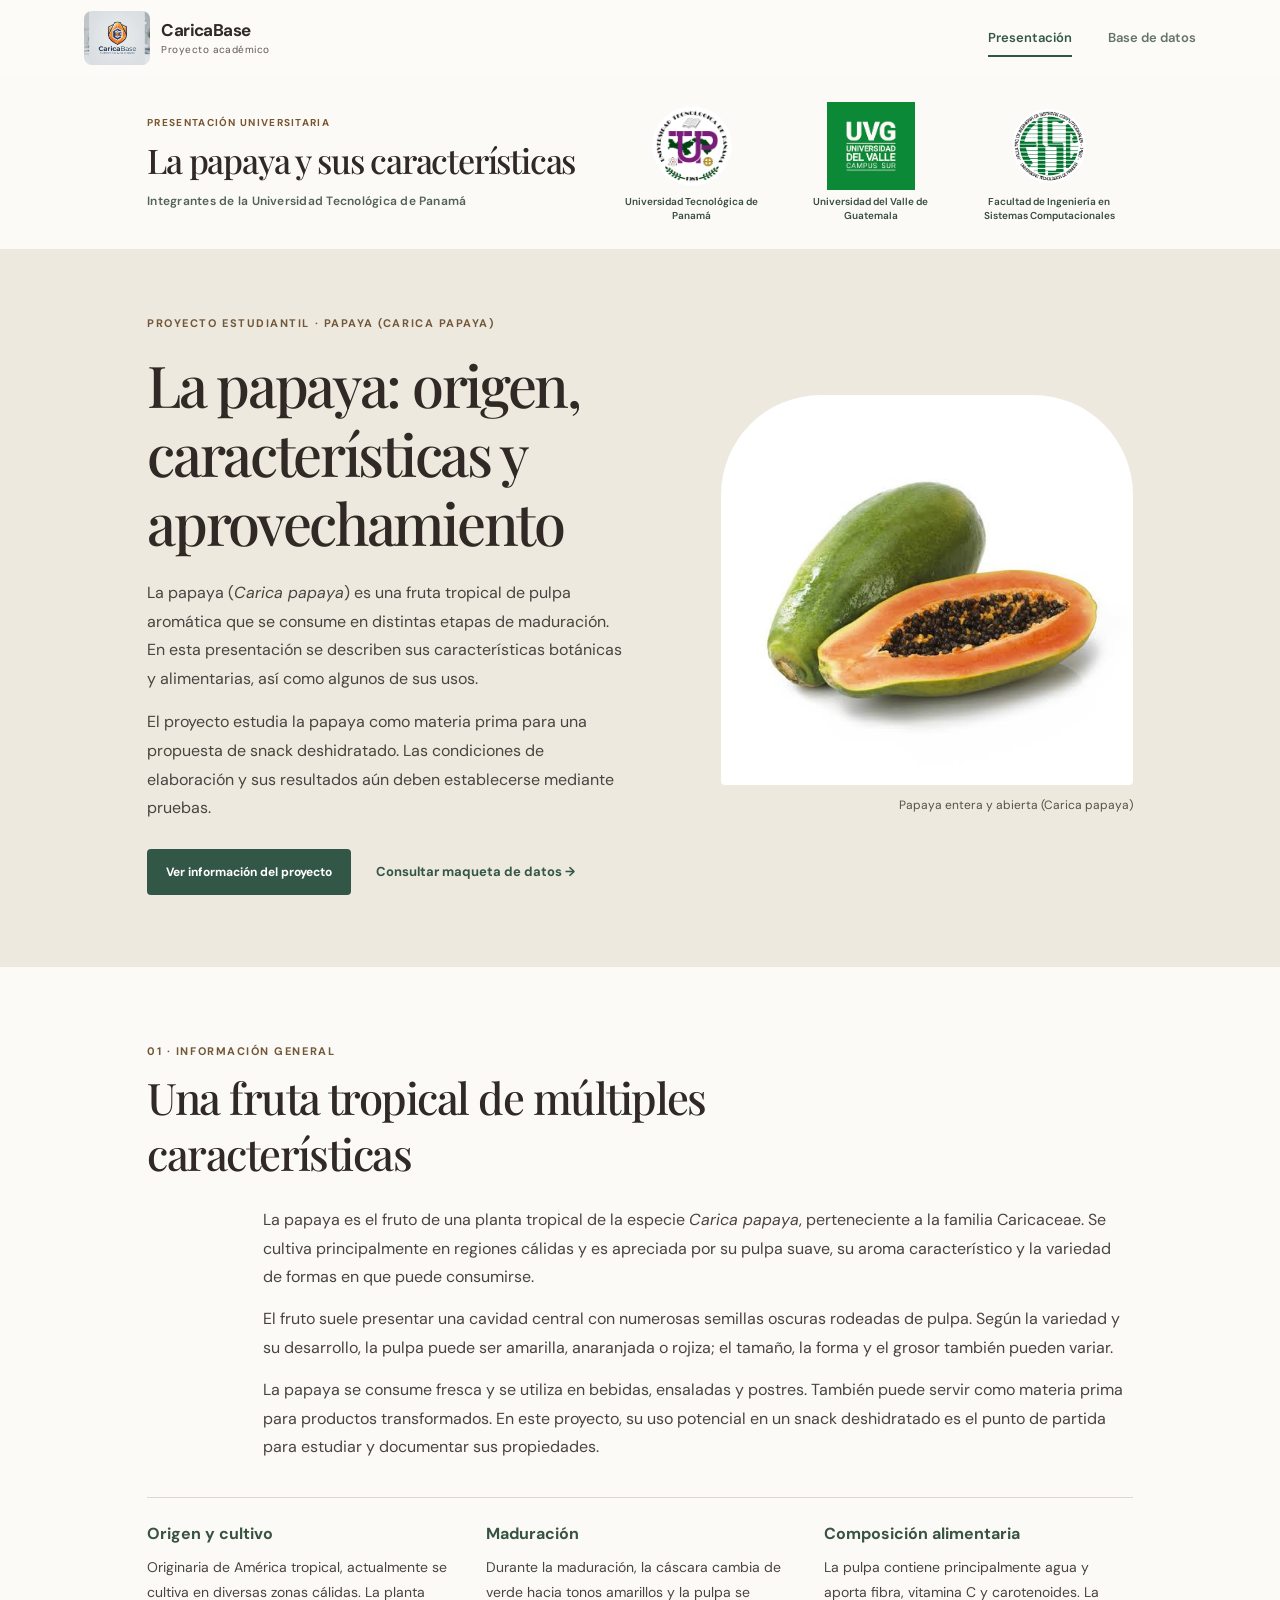
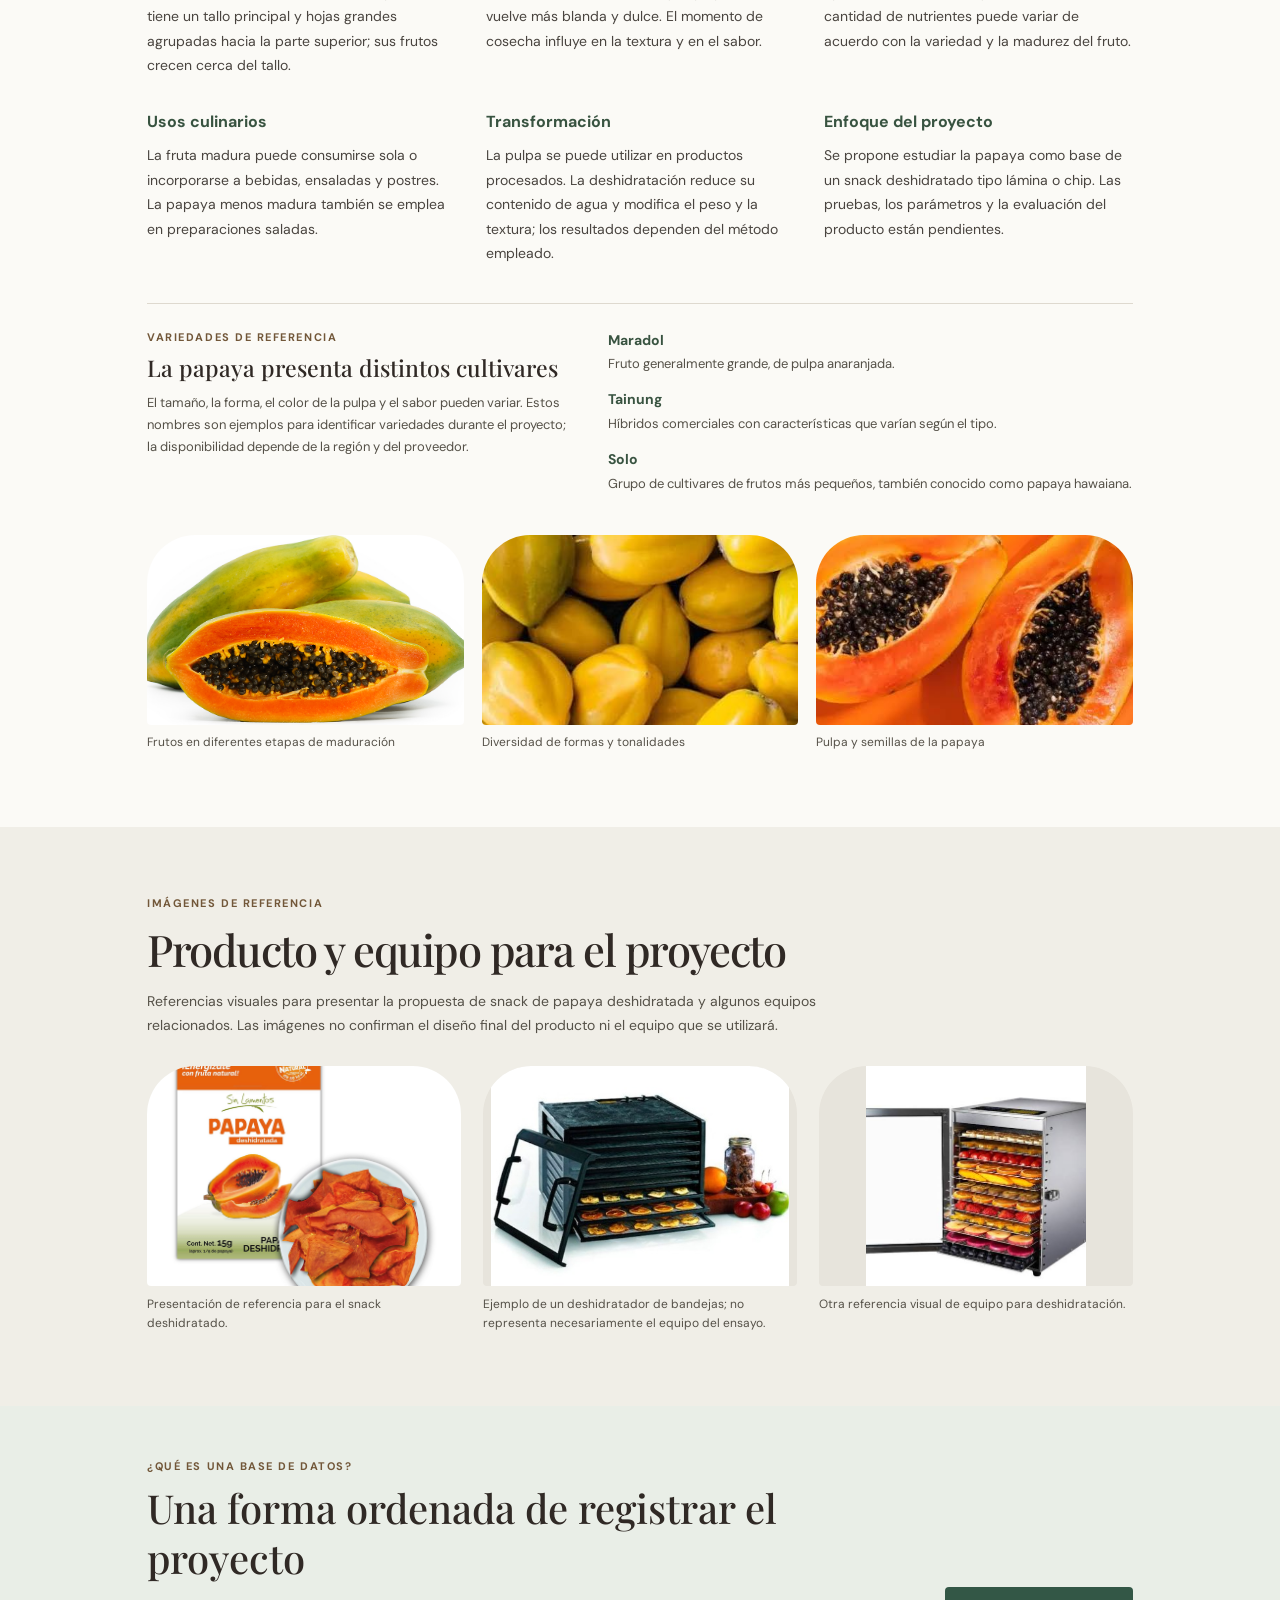
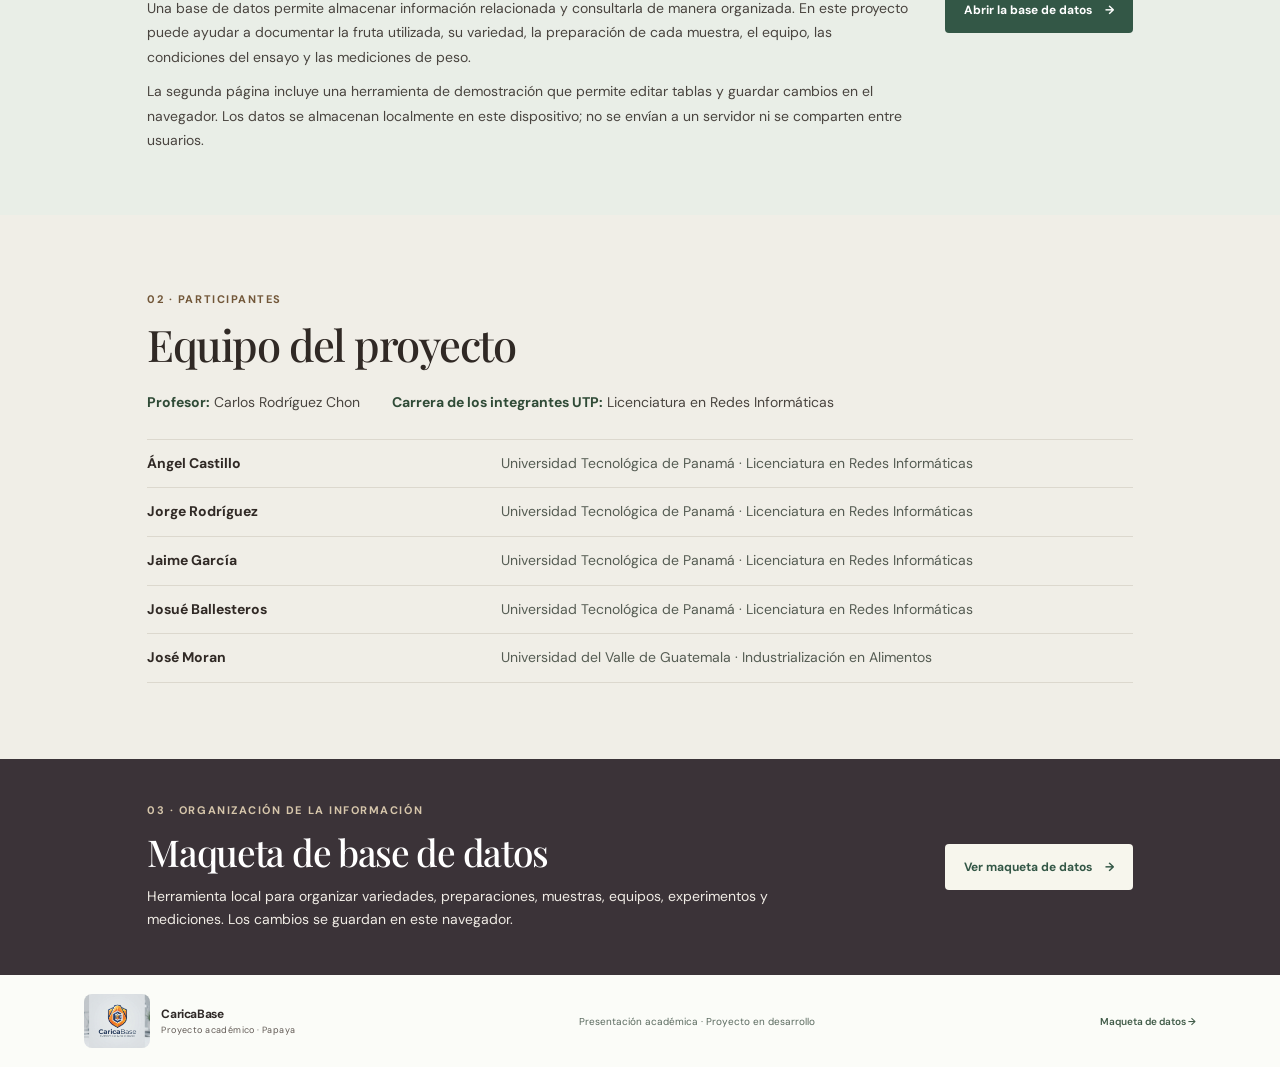
==== commit eb0aae4c: "Update CaricaBase stylesheet cache" ====
--- a/index.html
+++ b/index.html
@@ -6,7 +6,7 @@
   <meta name="theme-color" content="#214b36">
   <meta name="description" content="Introducción a la papaya, sus variedades y el uso de una base de datos para organizar ensayos de deshidratación.">
   <title>Papaya y base de datos del proyecto | CaricaBase</title>
-  <link rel="stylesheet" href="styles.css">
+  <link rel="stylesheet" href="styles.css?v=2">
   <script src="app.js" defer></script>
 </head>
 <body class="presentation-page">
--- a/styles.css
+++ b/styles.css
@@ -26,9 +26,9 @@
 .skip-link:focus { transform: translateY(0); }
 .site-header { height: 76px; padding: 0 max(6.6vw, 24px); display: flex; align-items: center; justify-content: space-between; background: #fcfbf7; }
 .brand { display: inline-flex; align-items: center; gap: 11px; text-decoration: none; }
-.brand-logo { width: 54px; height: 48px; display: block; flex: 0 0 auto; border-radius: 8px; object-fit: cover; object-position: center; }
+.brand-logo { width: 66px; height: 54px; display: block; flex: 0 0 auto; border-radius: 8px; object-fit: cover; object-position: center; }
 .brand-copy { display: grid; line-height: 1.2; }
-.brand-copy strong { font-size: 14px; letter-spacing: -.025em; }
+.brand-copy strong { font-size: 17px; font-weight: 700; letter-spacing: -.035em; }
 .brand-copy small { margin-top: 4px; color: var(--muted); font-size: 10px; letter-spacing: .045em; }
 .primary-nav { display: flex; align-items: center; gap: 36px; }
 .primary-nav a, .site-footer > a:last-child { padding: 8px 0; color: #657369; font-size: 13px; font-weight: 600; text-decoration: none; transition: color .18s ease; }
@@ -297,7 +297,7 @@
   .institution-entry figcaption { font-size: 9px; }
 }
 @media (max-width: 650px) {
-  body { font-size: 14px; }.site-header { position: relative; z-index: 5; height: 70px; padding: 0 19px; }.menu-toggle { display: inline-flex; padding: 7px 10px; border: 1px solid #dfe5dc; border-radius: 4px; background: transparent; color: var(--green); cursor: pointer; font-size: 11px; font-weight: 700; }
+  body { font-size: 14px; }.site-header { position: relative; z-index: 5; height: 70px; padding: 0 19px; }.brand-logo { width: 58px; height: 48px; }.brand-copy strong { font-size: 16px; }.menu-toggle { display: inline-flex; padding: 7px 10px; border: 1px solid #dfe5dc; border-radius: 4px; background: transparent; color: var(--green); cursor: pointer; font-size: 11px; font-weight: 700; }
   .primary-nav { position: absolute; top: 59px; right: 18px; display: none; min-width: 180px; flex-direction: column; align-items: stretch; gap: 0; padding: 7px; border: 1px solid var(--line); border-radius: 6px; background: #fff; box-shadow: 0 12px 30px rgba(25,55,35,.12); }.primary-nav.open { display: flex; }.primary-nav a { padding: 10px 12px; }.primary-nav a.active { box-shadow: none; background: #edf2eb; border-radius: 3px; }
   .hero { min-height: 0; grid-template-columns: 1fr; padding: 56px 25px 32px; }.hero h1 { font-size: clamp(46px, 13vw, 65px); }.hero-lede { font-size: 15px; }.hero-art { width: 100%; height: 290px; margin: 17px 0 0; justify-self: center; }.hero-photo { width: 84%; height: 250px; }.hero-photo-detail { bottom: 0; width: 43%; height: 122px; }.hero-photo figcaption { flex-wrap: wrap; font-size: 8px; }.hero-note { margin-top: 25px; }
   .institution-strip { grid-template-columns: 1fr; gap: 17px; min-height: 0; padding: 25px 24px 23px; }.institution-intro { width: max-content; max-width: 100%; margin: 0 auto; }.institution-intro h2 { font-size: 26px; }.institution-logos { grid-template-columns: repeat(3, minmax(0, 1fr)); justify-content: center; gap: 8px; padding: 5px 0 0; }.institution-entry { width: auto; justify-content: flex-start; gap: 4px; }.institution-logo { width: 74px; height: 74px; }.logo-utp img, .logo-fisc img { width: 72px; height: 72px; }.logo-uvg img { width: 74px; height: 74px; }.institution-entry figcaption { max-width: 112px; font-size: 8px; }.institution-divider { display: none; }
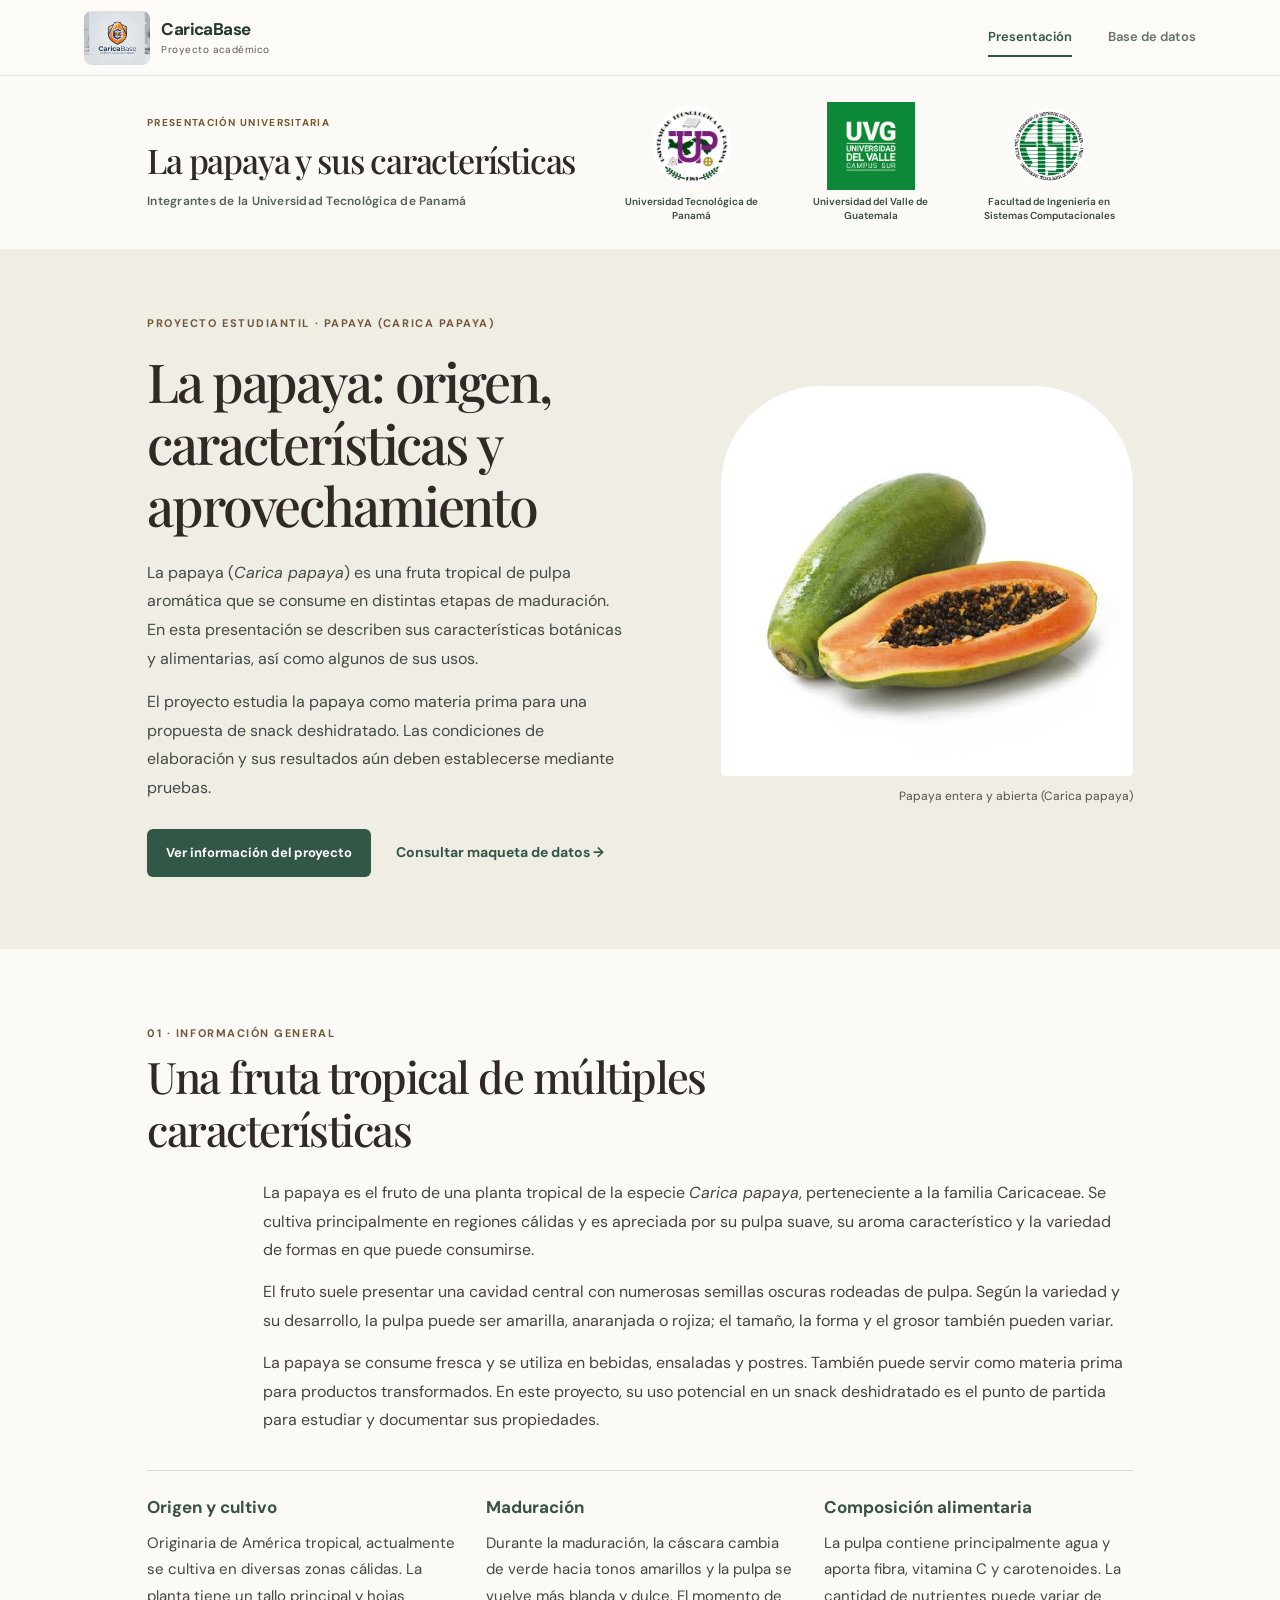
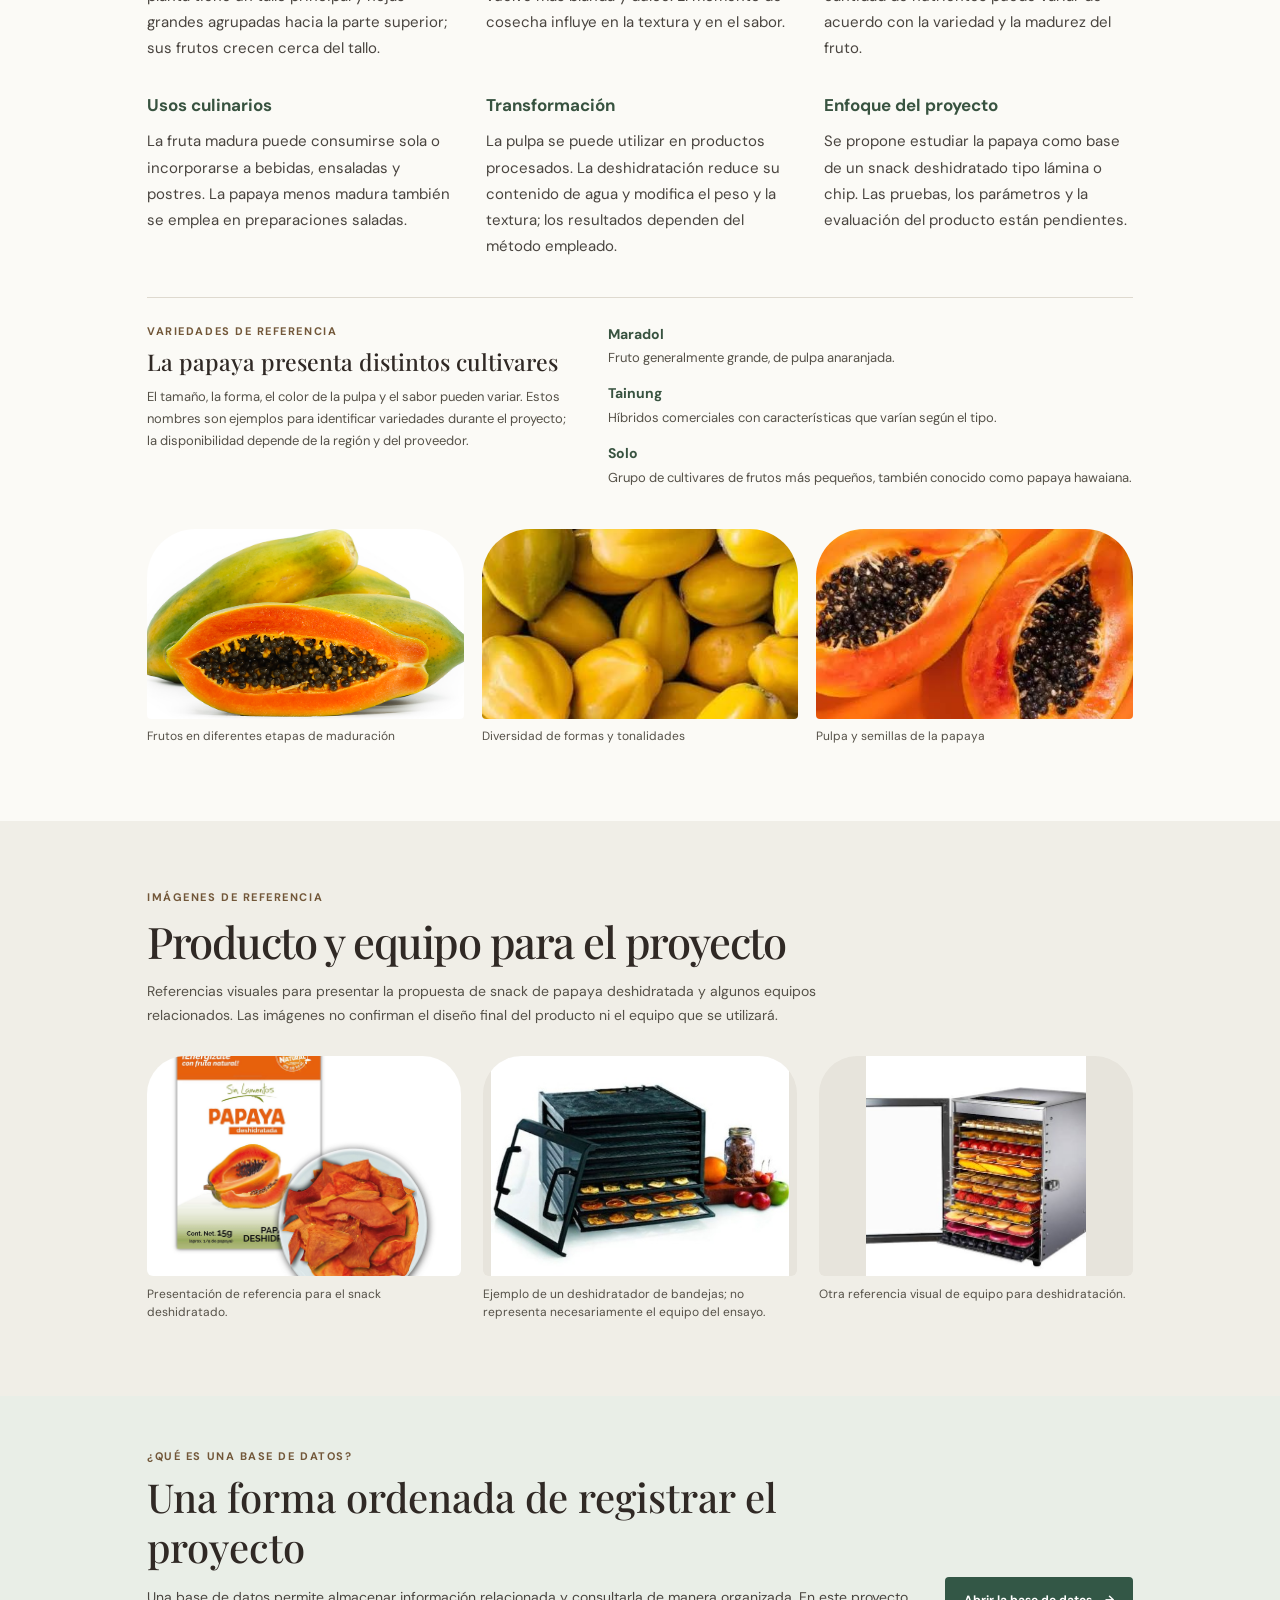
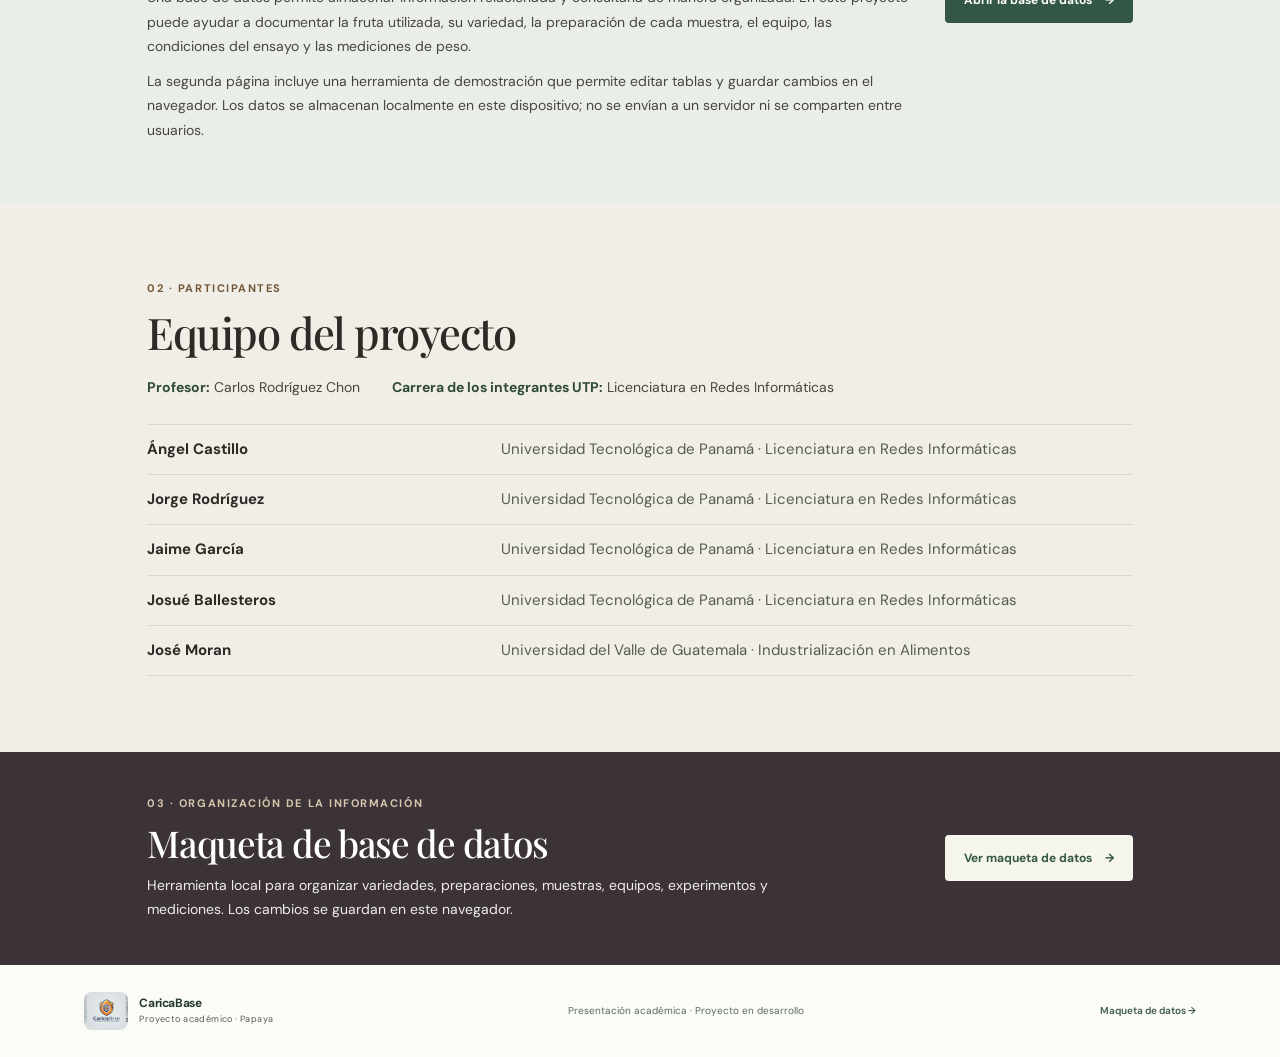
==== commit 226a12ab: "Refresh responsive stylesheet on hosted pages" ====
--- a/index.html
+++ b/index.html
@@ -6,7 +6,7 @@
   <meta name="theme-color" content="#214b36">
   <meta name="description" content="Introducción a la papaya, sus variedades y el uso de una base de datos para organizar ensayos de deshidratación.">
   <title>Papaya y base de datos del proyecto | CaricaBase</title>
-  <link rel="stylesheet" href="styles.css?v=2">
+  <link rel="stylesheet" href="styles.css?v=3">
   <script src="app.js" defer></script>
 </head>
 <body class="presentation-page">
--- a/styles.css
+++ b/styles.css
@@ -189,7 +189,7 @@
 .button-light:hover { background: #fff; }
 .banner-seed { position: absolute; right: 5%; bottom: 12px; color: rgba(255,255,255,.11); font-family: var(--serif); font-size: clamp(45px, 8vw, 98px); line-height: 1; letter-spacing: -.05em; }
 .site-footer { min-height: 92px; display: flex; align-items: center; justify-content: space-between; gap: 20px; padding: 15px max(6.6vw, 24px); background: #fbfcf8; }
-.brand-footer .brand-mark { width: 31px; height: 31px; font-size: 17px; }.brand-footer .brand-copy strong { font-size: 12px; }.brand-footer .brand-copy small { font-size: 9px; }
+.brand-footer .brand-logo { width: 44px; height: 38px; }.brand-footer .brand-copy strong { font-size: 12px; }.brand-footer .brand-copy small { font-size: 9px; }
 .site-footer > p { margin: 0; color: #59695e; font-size: 10px; }.site-footer > a:last-child { color: #405b48; font-size: 10px; }
 .visually-hidden { position: absolute; width: 1px; height: 1px; padding: 0; margin: -1px; overflow: hidden; clip: rect(0,0,0,0); white-space: nowrap; border: 0; }
 .prototype-caption { margin: 12px 0 0; color: #5b6b5f; font-size: 9px; line-height: 1.55; }
@@ -801,6 +801,80 @@
   color: var(--ink);
   font-size: 12px;
 }
+
+/* Clearer academic hierarchy and easier-to-read database controls. */
+.site-header { border-bottom: 1px solid #e8e7df; }
+.brand-copy strong { color: #23392d; }
+.academic-hero { background: #f0ede4; }
+.academic-hero h1 { max-width: 700px; font-size: clamp(40px, 4.2vw, 58px); line-height: 1.16; }
+.academic-hero-copy > p:not(.eyebrow) { color: #414b44; }
+.academic-actions .button { min-height: 48px; border-radius: 6px; font-size: 13px; }
+.academic-actions .text-link { font-size: 14px; }
+.academic-section-heading h2,
+.academic-database-link h2 { line-height: 1.2; }
+.academic-details h3 { font-size: 17px; }
+.academic-details p,
+.academic-team-list li { font-size: 15px; }
+.project-visual-gallery img { border-radius: 38px 38px 6px 6px; }
+.database-main { max-width: 1420px; margin: 0 auto; }
+.database-heading h1 { font-size: clamp(40px, 4.2vw, 54px); line-height: 1.12; }
+.database-lede { font-size: 15px; }
+.back-link { font-size: 13px; }
+.local-notice { border-left: 3px solid #c18b43; border-radius: 5px; }
+.database-page .local-notice p { font-size: 13px; }
+.database-workspace { overflow: hidden; border-color: #e1e6de; border-radius: 10px; box-shadow: 0 12px 32px rgba(32,55,39,.06); }
+.table-sidebar { padding: 24px 17px; background: #f8f9f6; }
+.sidebar-title h2 { font-size: 26px; }
+.sidebar-description { font-size: 13px; line-height: 1.6; }
+.table-nav-item { min-height: 42px; border-radius: 6px; font-size: 13px; }
+.table-count { font-size: 11px; }
+.sidebar-create { min-height: 40px; font-size: 12px; }
+.table-panel { padding: 28px; }
+.table-title-block .eyebrow { font-size: 10px; }
+.table-title-row h2 { font-size: 30px; }
+.row-count { font-size: 11px; }
+.table-subtitle { font-size: 13px; }
+.button-small { min-height: 40px; border-radius: 6px; font-size: 12px; }
+.search-box input { height: 40px; border-radius: 6px; font-size: 13px; }
+.data-table th { font-size: 11px; }
+.data-table td { font-size: 13px; }
+.row-action { font-size: 12px; }
+.storage-status { font-size: 12px; }
+.database-model-entities h3 { font-size: 15px; }
+.database-model-entities p { font-size: 13px; }
+.form-field { font-size: 12px; }
+.form-field input,
+.form-field select,
+.form-field textarea { font-size: 13px; }
+.dialog-heading h2 { font-size: 28px; }
+
+@media (max-width: 900px) {
+  .database-main { padding-right: 5vw; padding-left: 5vw; }
+  .table-panel { padding: 24px 20px; }
+}
+@media (max-width: 760px) {
+  .database-workspace { border-radius: 9px; }
+  .table-sidebar { padding: 18px; }
+  .table-list { grid-template-columns: repeat(2, minmax(0, 1fr)); gap: 7px; }
+  .table-nav-item { min-width: 0; gap: 7px; padding: 8px; white-space: nowrap; }
+  .table-nav-name { overflow: hidden; text-overflow: ellipsis; white-space: nowrap; }
+  .table-count { flex: 0 0 auto; }
+  .sidebar-create { margin-top: 10px; }
+}
+@media (max-width: 650px) {
+  .database-main { padding: 32px 16px 52px; }
+  .database-heading h1 { font-size: clamp(36px, 9vw, 42px); }
+  .local-notice p { font-size: 12px; }
+  .table-sidebar { padding: 16px; }
+  .table-nav-item { font-size: 12px; }
+  .table-panel { padding: 20px 14px; }
+  .table-title-row h2 { font-size: 26px; }
+  .data-table th { font-size: 10px; }
+  .data-table td { font-size: 12px; }
+  .academic-hero h1 { font-size: clamp(35px, 8.5vw, 43px); }
+  .academic-details p,
+  .academic-team-list li { font-size: 14px; }
+}
 @media (max-width: 900px) {
   .database-intro { padding-right: 7vw; padding-left: 7vw; }
 }
